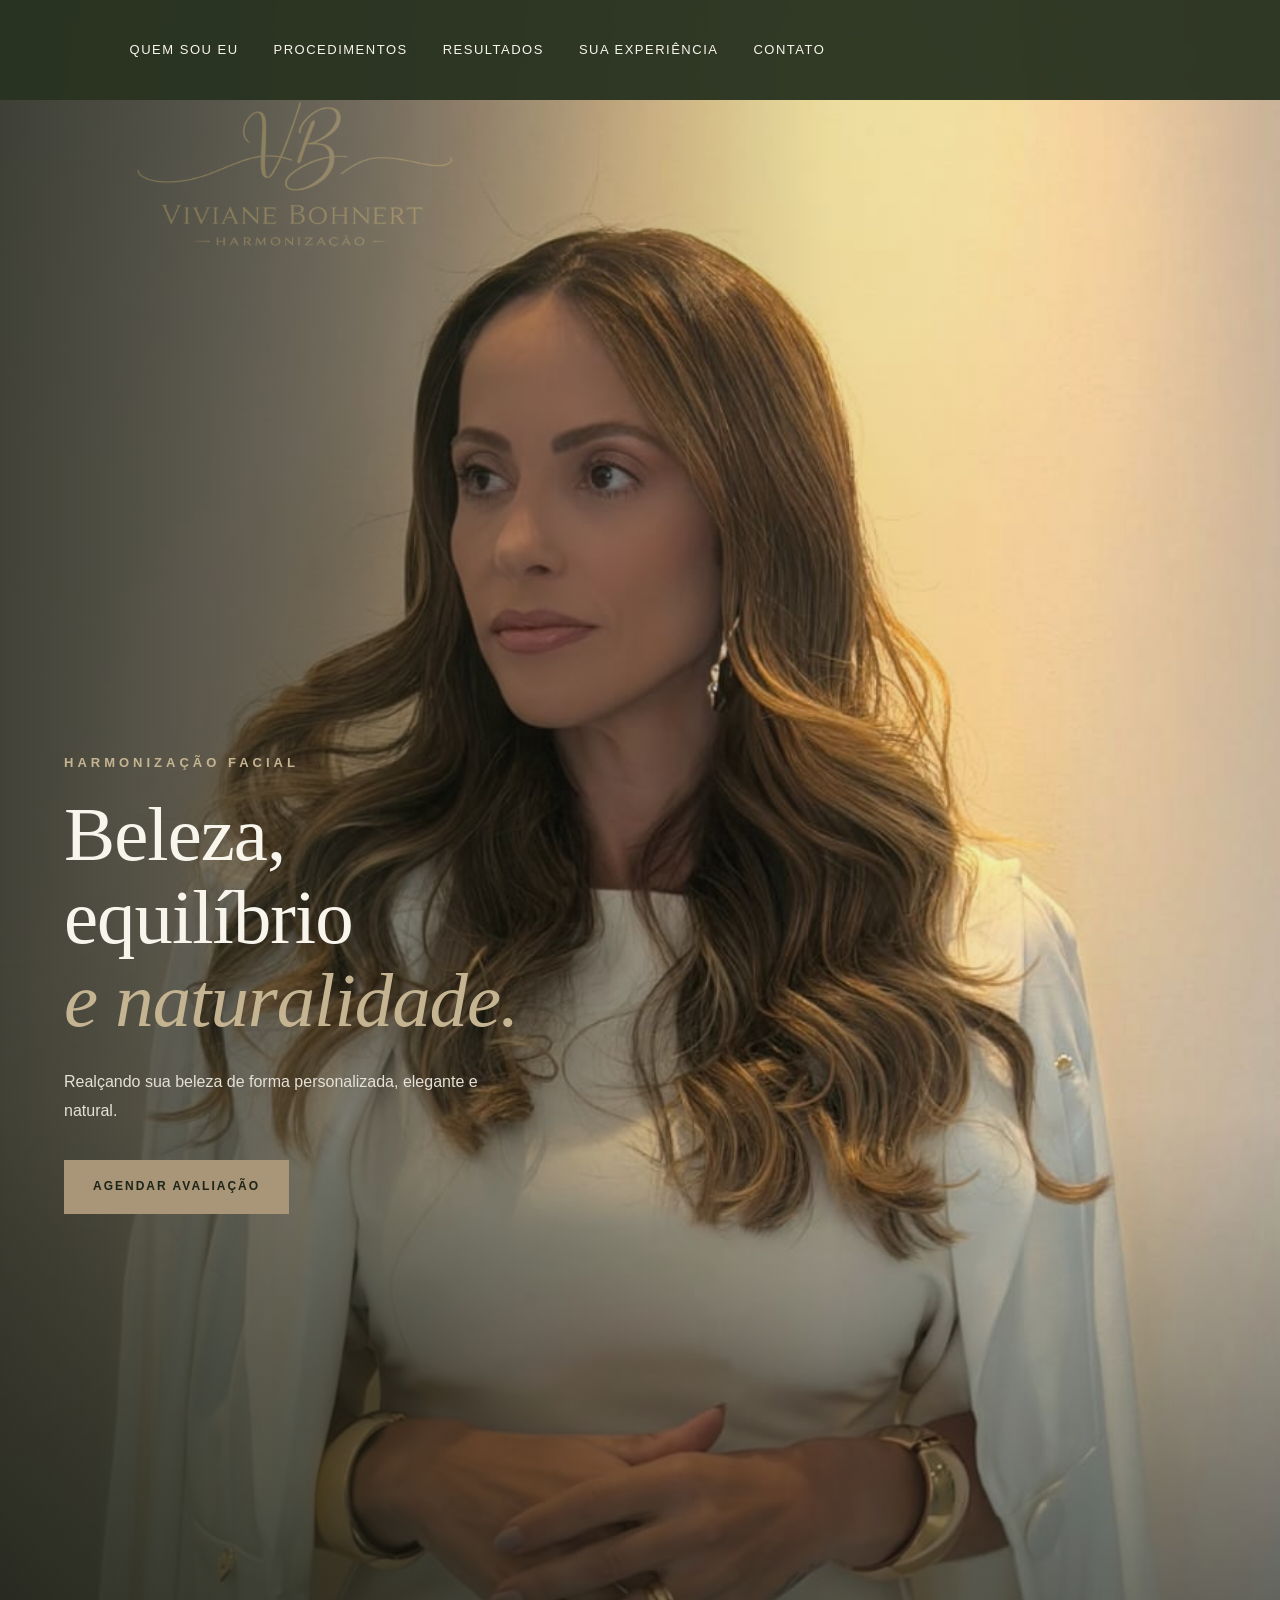
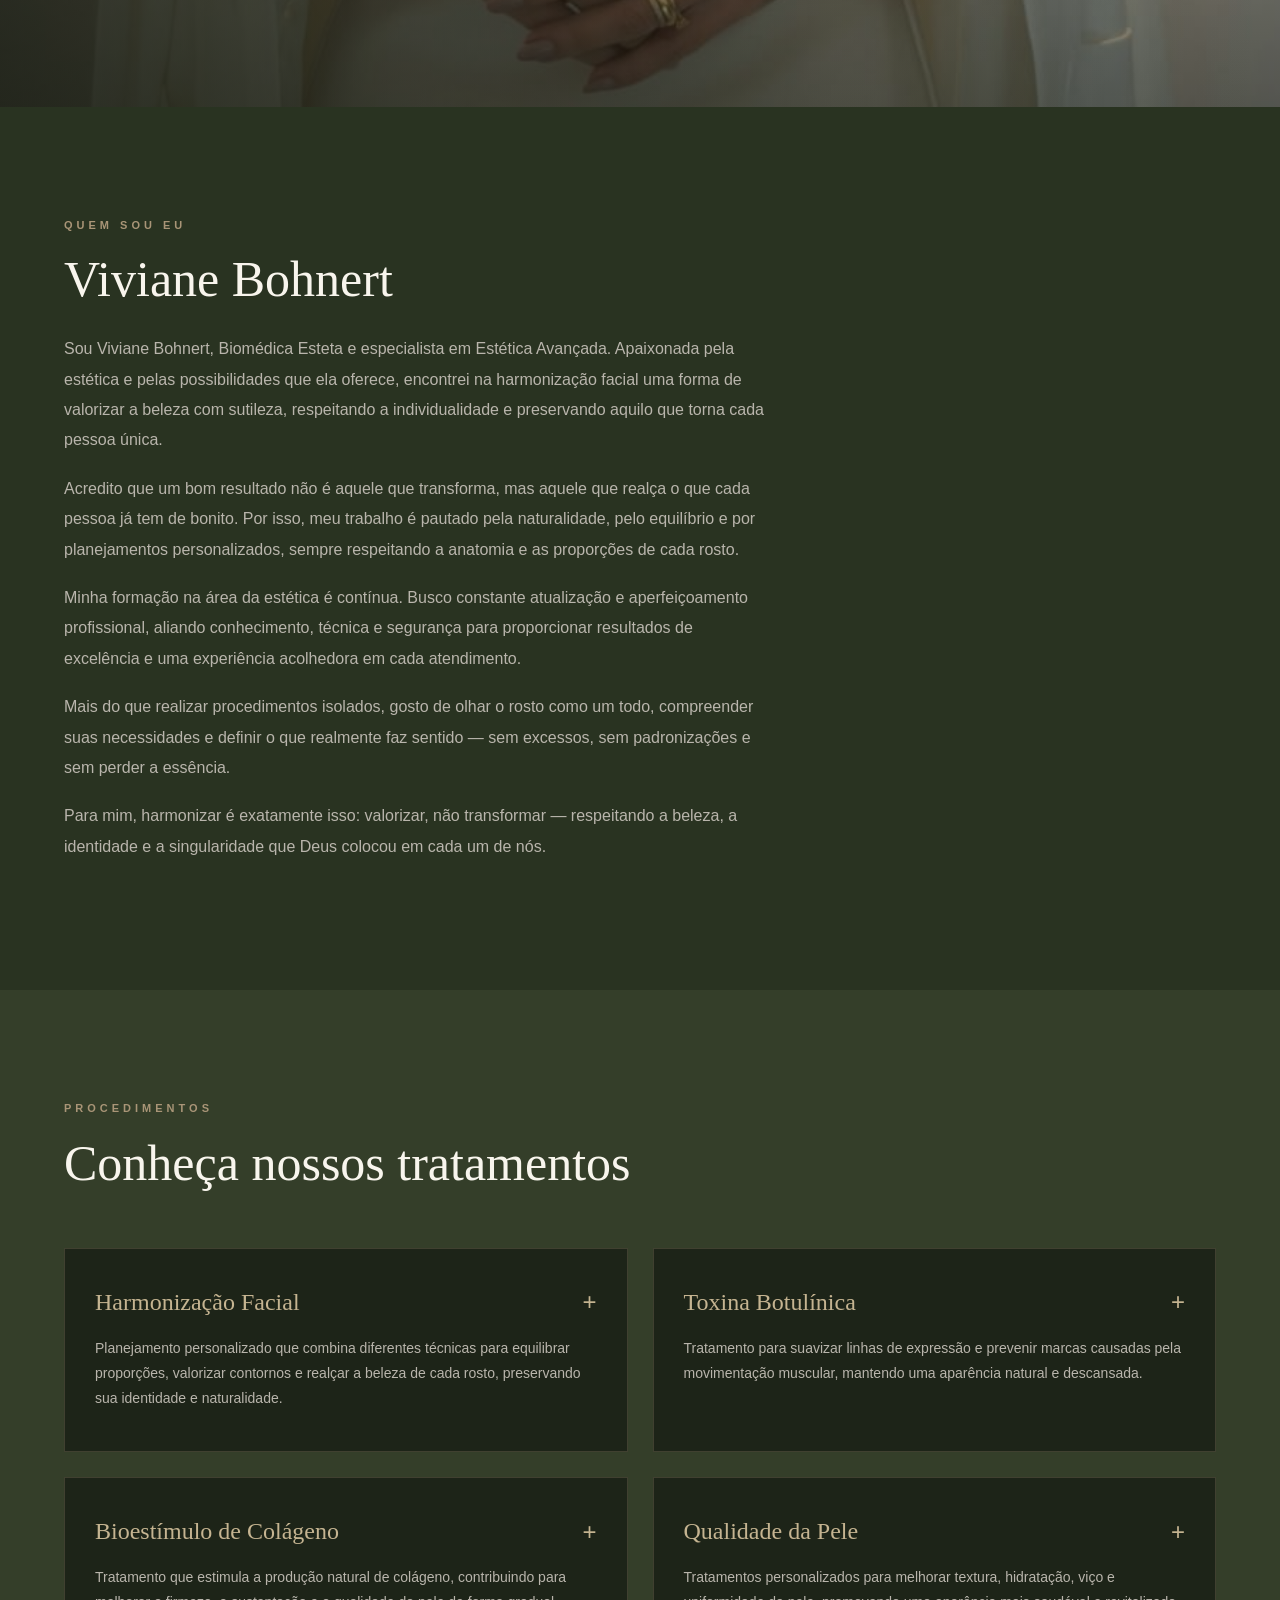
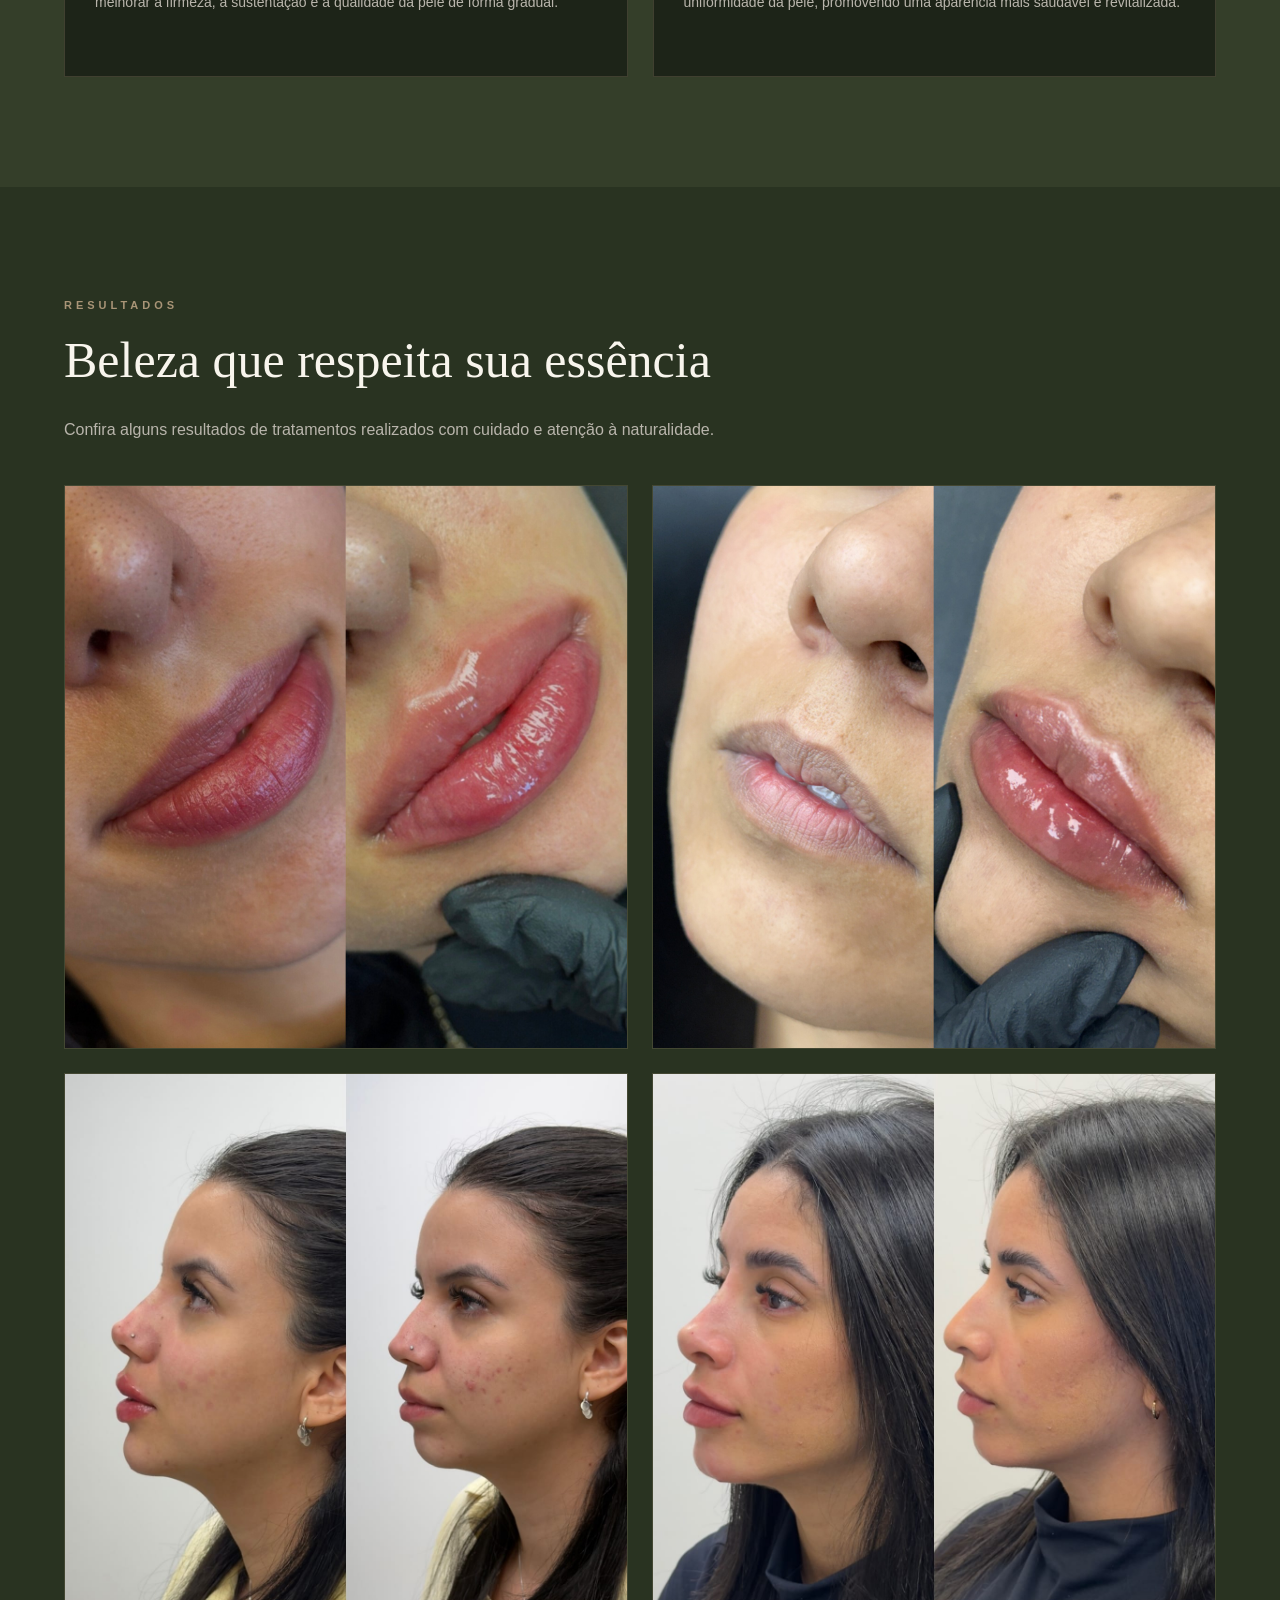
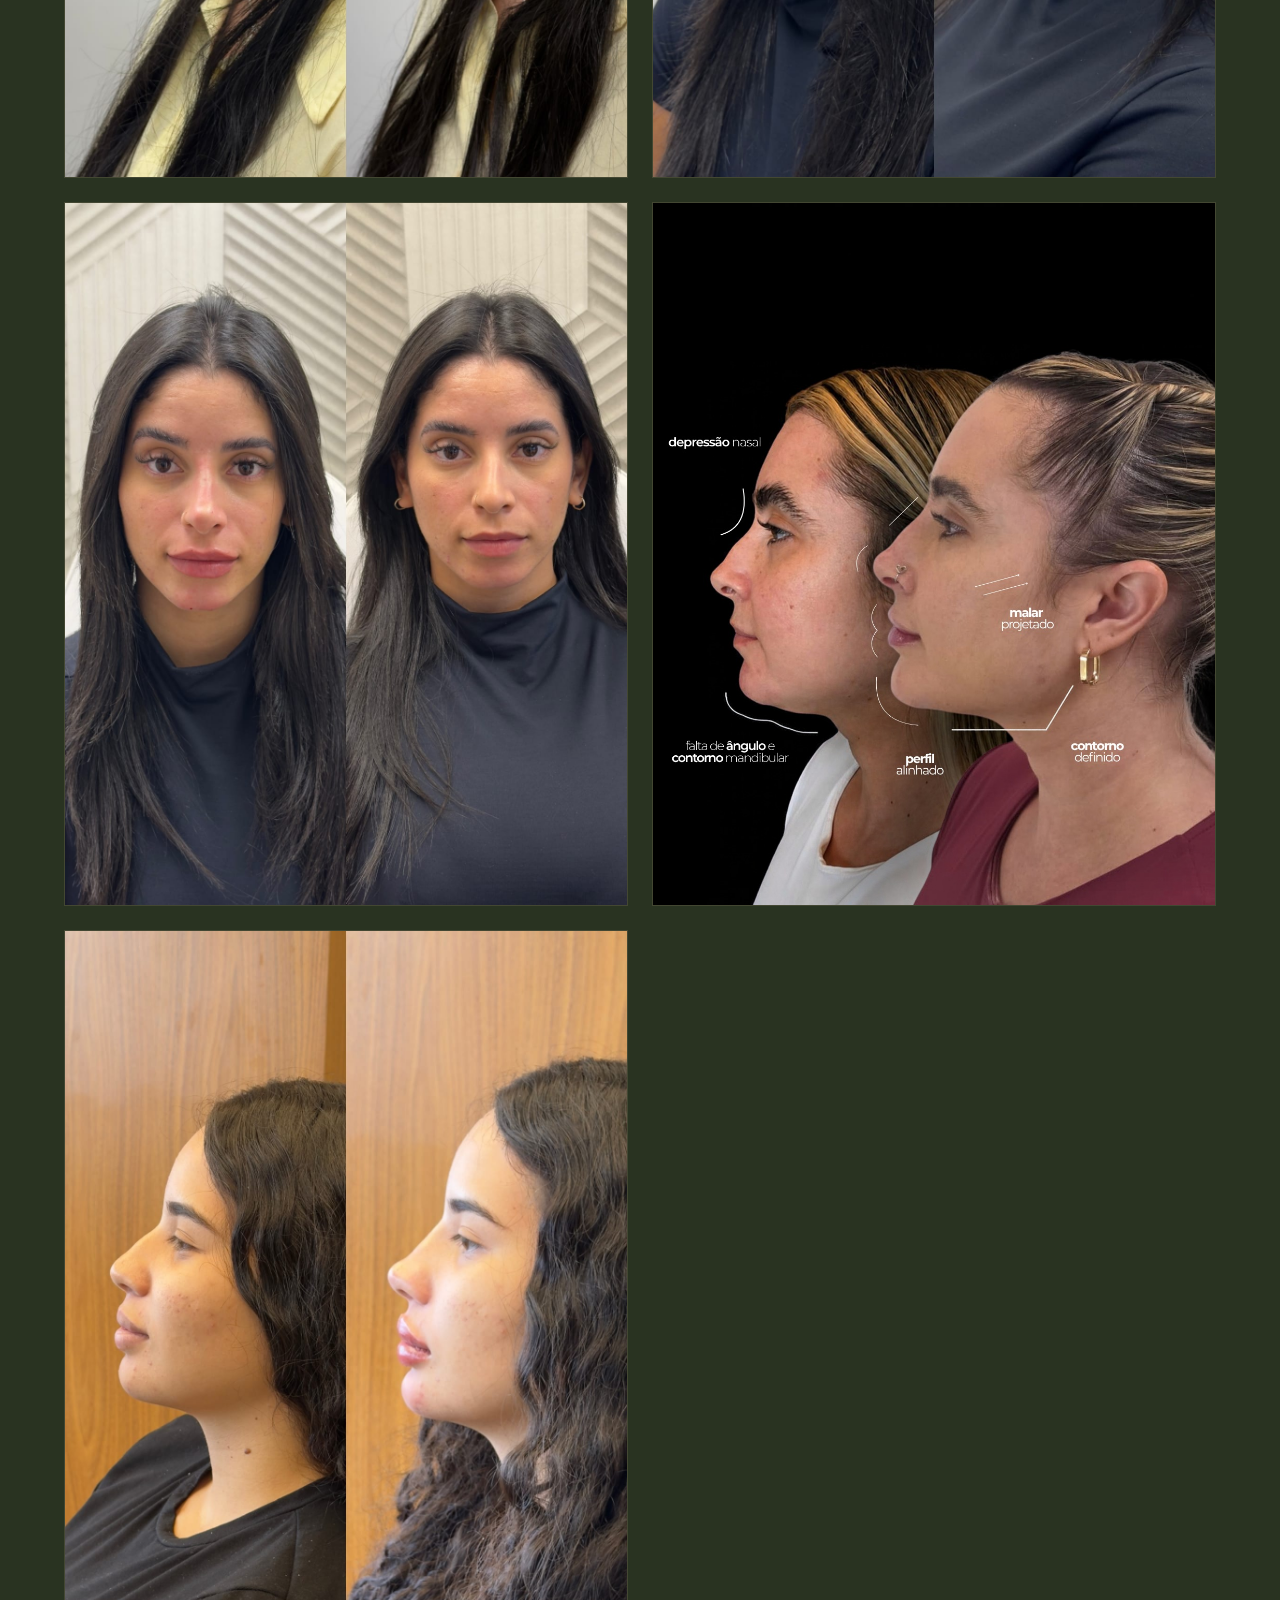
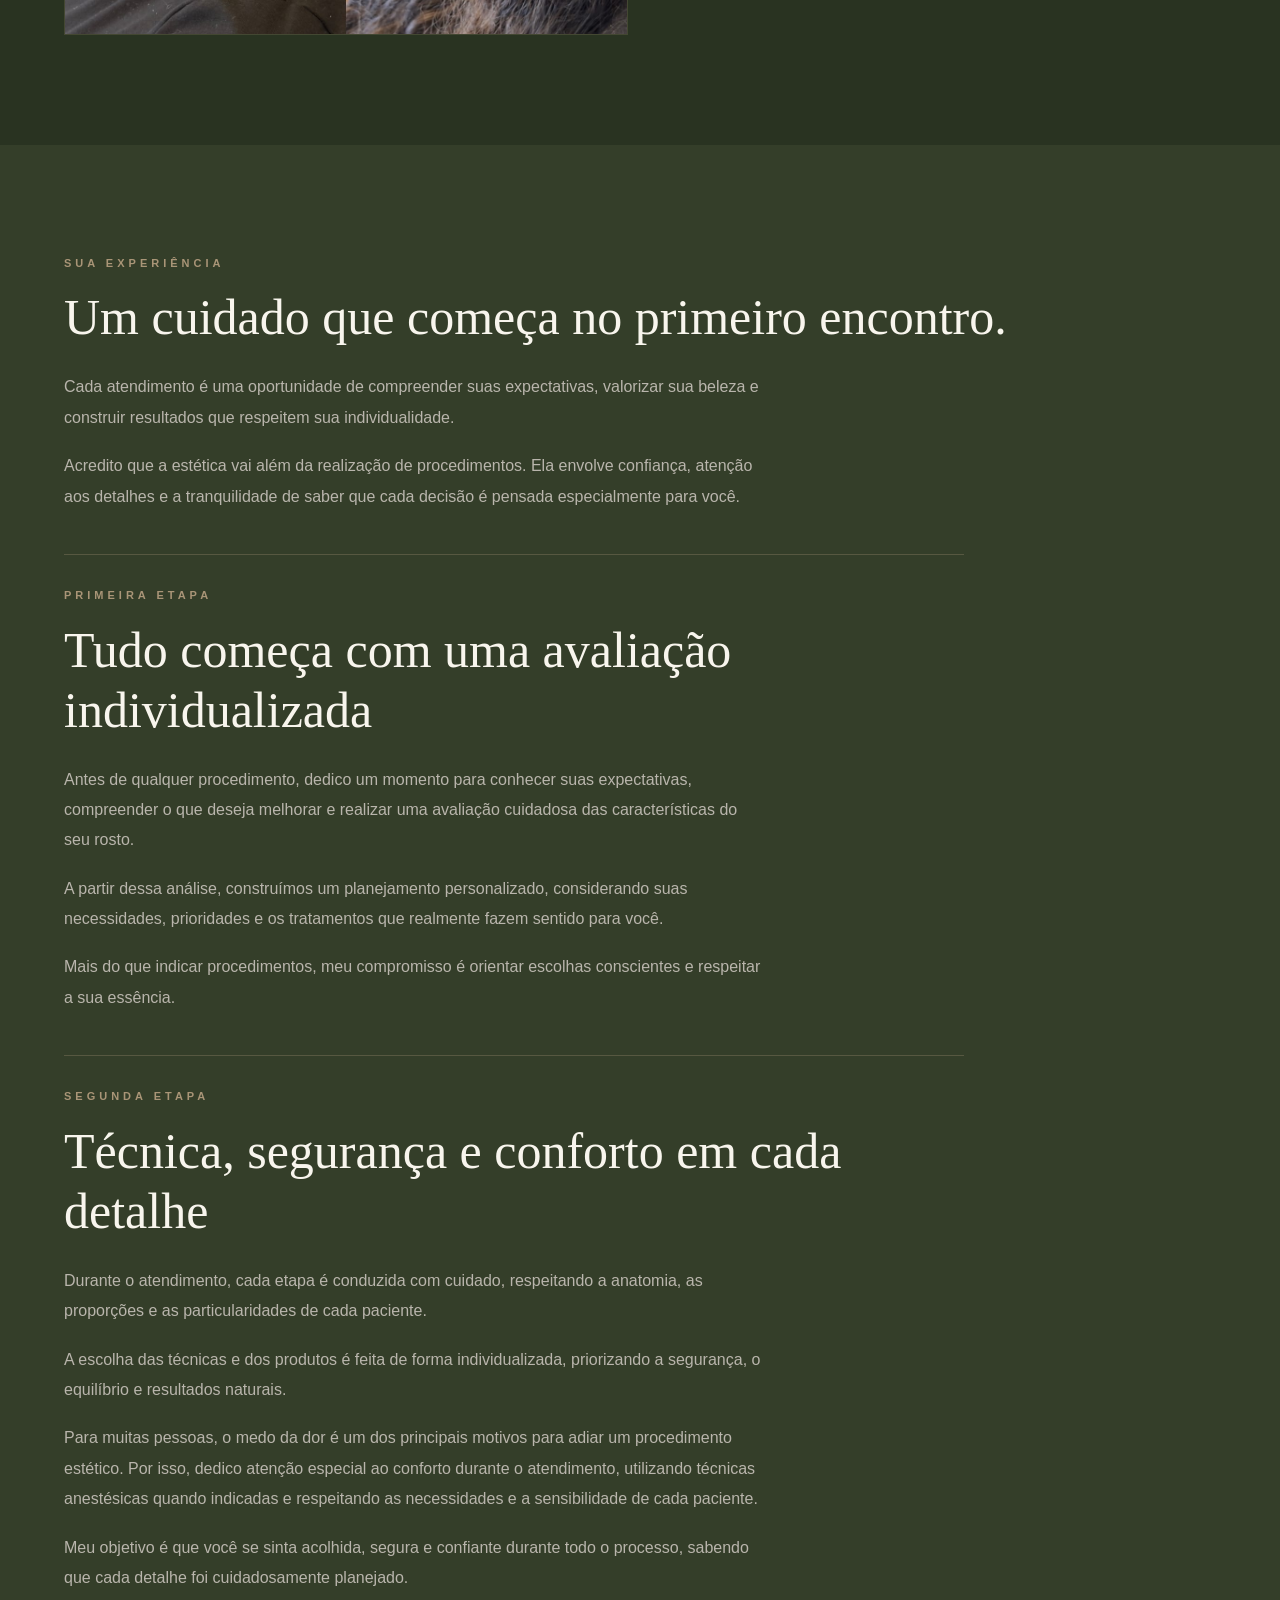
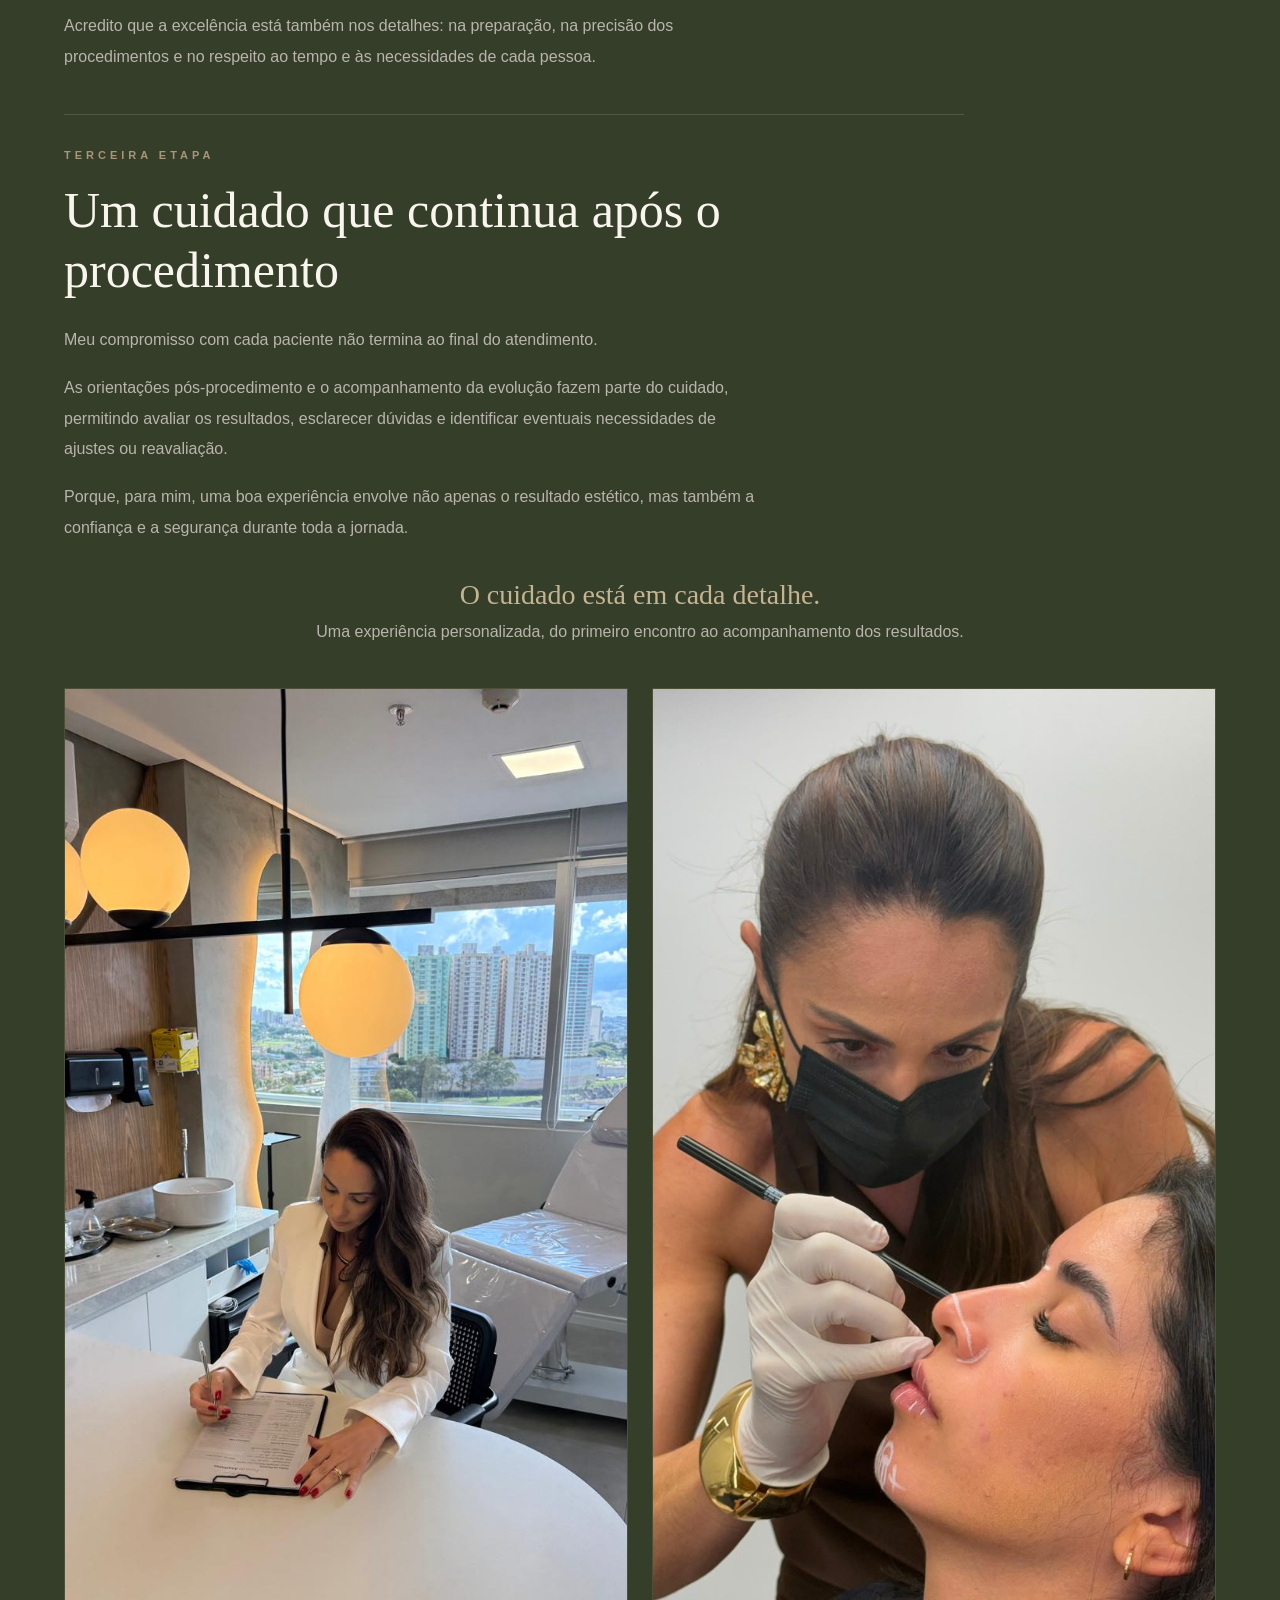
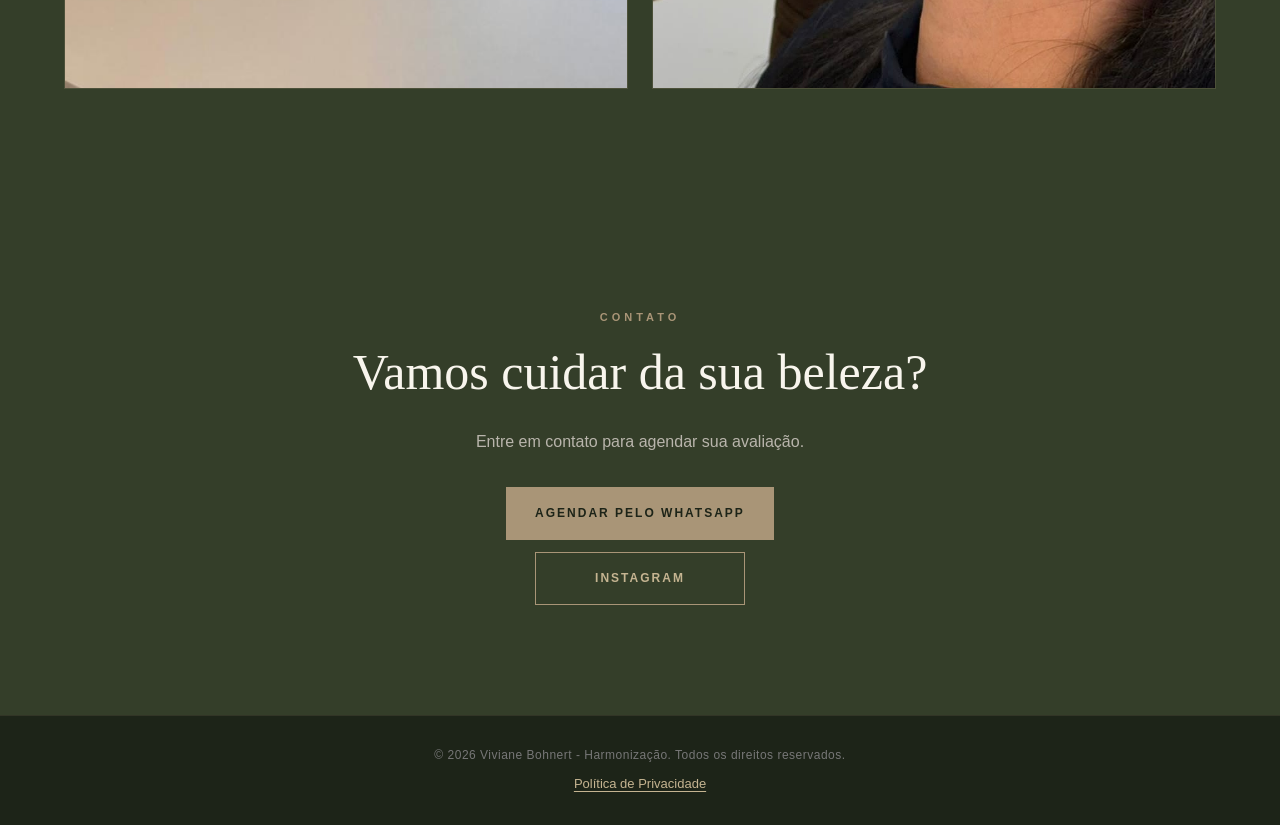
==== index.html @ 99d69e01 "Add files via upload" ====
<!DOCTYPE html>
<html lang="pt-BR">

<head>
    <meta charset="UTF-8">

    <!-- Responsividade para celulares -->
    <meta name="viewport" content="width=device-width, initial-scale=1.0">

    <title>Viviane Bohnert | Harmonização Facial</title>

    <meta
        name="description"
        content="Viviane Bohnert - Harmonização facial e estética. Beleza, equilíbrio e naturalidade."
    >

    <!-- Arquivo de estilos -->
    <link rel="stylesheet" href="style.css">
</head>

<body>

    <!-- =========================
         CABEÇALHO / MENU
    ========================== -->
    <header class="header">

        <div class="container header-container">


            <!-- Menu de navegação -->
            <nav class="menu" id="menu-principal">

                <a href="#quem-sou-eu">Quem sou eu</a>
                <a href="#procedimentos">Procedimentos</a>
                <a href="#resultados">Resultados</a>
                <a href="#sua-experiencia">Sua Experiência</a>
                <a href="https://wa.me/5561998429960" target="_blank" rel="noopener noreferrer">Contato</a>

            </nav>

            <!-- Botão do menu mobile -->
            <button class="menu-mobile" type="button" aria-label="Abrir menu" aria-controls="menu-principal" aria-expanded="false">
                ☰
            </button>

        </div>

    </header>

   <!-- =========================
         CAPA
    ========================== -->
    <main>

        <section id="inicio" class="hero">

            <!-- MARCA-D'ÁGUA -->
            <div class="logo-marca-dagua">
                <img src="imagens/logo.png" alt="">
            </div>

            <!-- FOTO -->
            <div class="hero-imagem">
                <img
                    src="imagens/capa.jpg"
                    alt="Viviane Bohnert"
                    
                >
            </div>

            <!-- TEXTO -->
            <div class="hero-conteudo">

                <p class="hero-subtitulo">
                    HARMONIZAÇÃO FACIAL
                </p>

                <h1>
                    Beleza, equilíbrio
                    <span>e naturalidade.</span>
                </h1>

                <p class="hero-texto">
                    Realçando sua beleza de forma personalizada,
                    elegante e natural.
                </p>

                <a href="#contato" class="botao">
                    AGENDAR AVALIAÇÃO
                </a>

            </div>

        </section>

        <section id="quem-sou-eu" class="quem-sou-eu">
            <div class="container">
                <p class="secao-subtitulo">QUEM SOU EU</p>

                <h2>Viviane Bohnert</h2>

                <p>
                    Sou Viviane Bohnert, Biomédica Esteta e especialista em Estética Avançada.
                    Apaixonada pela estética e pelas possibilidades que ela oferece, encontrei na harmonização facial uma forma de valorizar a beleza com sutileza, respeitando a individualidade e preservando aquilo que torna cada pessoa única.
                </p>

                <p>
                    Acredito que um bom resultado não é aquele que transforma, mas aquele que realça o que cada pessoa já tem de bonito. Por isso, meu trabalho é pautado pela naturalidade, pelo equilíbrio e por planejamentos personalizados, sempre respeitando a anatomia e as proporções de cada rosto.
                </p>

                <p>
                    Minha formação na área da estética é contínua. Busco constante atualização e aperfeiçoamento profissional, aliando conhecimento, técnica e segurança para proporcionar resultados de excelência e uma experiência acolhedora em cada atendimento.
                </p>

                <p>
                    Mais do que realizar procedimentos isolados, gosto de olhar o rosto como um todo, compreender suas necessidades e definir o que realmente faz sentido — sem excessos, sem padronizações e sem perder a essência.
                </p>

                <p>
                    Para mim, harmonizar é exatamente isso: valorizar, não transformar — respeitando a beleza, a identidade e a singularidade que Deus colocou em cada um de nós.
                </p>
            </div>
        </section>


        <!-- =========================
             PROCEDIMENTOS
        ========================== -->
        <section id="procedimentos" class="procedimentos">

            <div class="container">

                <p class="secao-subtitulo">
                    PROCEDIMENTOS
                </p>

                <h2>
                    Conheça nossos tratamentos
                </h2>

                <div class="procedimentos-grid">

                    <article class="card-procedimento">
                        <button
                            class="procedimento-toggle"
                            type="button"
                            aria-expanded="false"
                            aria-controls="detalhes-harmonizacao"
                        >
                            <h3>Harmonização Facial</h3>
                            <span aria-hidden="true">+</span>
                        </button>
                        <p>
                            Planejamento personalizado que combina diferentes técnicas para equilibrar proporções, valorizar contornos e realçar a beleza de cada rosto, preservando sua identidade e naturalidade.
                        </p>
                    </article>

                    <article class="card-procedimento">
                        <button
                            class="procedimento-toggle"
                            type="button"
                            aria-expanded="false"
                            aria-controls="detalhes-toxina"
                        >
                            <h3>Toxina Botulínica</h3>
                            <span aria-hidden="true">+</span>
                        </button>
                        <p>
                            Tratamento para suavizar linhas de expressão e prevenir marcas causadas pela movimentação muscular, mantendo uma aparência natural e descansada.
                        </p>
                    </article>

                    <article class="card-procedimento">
                        <button
                            class="procedimento-toggle"
                            type="button"
                            aria-expanded="false"
                            aria-controls="detalhes-bioestimulo"
                        >
                            <h3>Bioestímulo de Colágeno</h3>
                            <span aria-hidden="true">+</span>
                        </button>
                        <p>
                            Tratamento que estimula a produção natural de colágeno, contribuindo para melhorar a firmeza, a sustentação e a qualidade da pele de forma gradual.
                        </p>
                    </article>

                    <article class="card-procedimento">
                        <button
                            class="procedimento-toggle"
                            type="button"
                            aria-expanded="false"
                            aria-controls="detalhes-qualidade-pele"
                        >
                            <h3>Qualidade da Pele</h3>
                            <span aria-hidden="true">+</span>
                        </button>
                        <p>
                            Tratamentos personalizados para melhorar textura, hidratação, viço e uniformidade da pele, promovendo uma aparência mais saudável e revitalizada.
                        </p>
                    </article>

                </div>

                <div class="procedimento-detalhes" id="detalhes-harmonizacao" hidden>
                    <h3>Harmonização Facial</h3>

                    <p>
                        A harmonização facial é um planejamento individualizado que busca promover maior equilíbrio entre as diferentes regiões do rosto, respeitando a anatomia, as proporções e as características de cada pessoa.
                    </p>

                    <p>
                        Mais do que tratar pontos isolados, o objetivo é <strong>avaliar o rosto como um todo</strong> e identificar quais intervenções realmente podem contribuir para um resultado mais harmônico e natural.
                    </p>

                    <p>
                        O planejamento pode envolver diferentes técnicas e áreas, de acordo com as necessidades de cada paciente.
                    </p>

                    <p class="procedimento-lista-titulo">
                        <strong>Tratamentos que podem fazer parte do planejamento:</strong>
                    </p>

                    <ul>
                        <li>Preenchimento labial</li>
                        <li>Rinomodelação</li>
                        <li>Preenchimento de mento</li>
                        <li>Contorno mandibular</li>
                        <li>Região malar</li>
                        <li>Olheiras</li>
                        <li>Sulco nasogeniano (“bigode chinês”)</li>
                        <li>Linhas de marionete</li>
                        <li>Pré-jowls</li>
                        <li>Outros pontos de sustentação e contorno facial</li>
                    </ul>

                    <h4>Duração Média</h4>
                    <p>
                        De 60 a 180 minutos, dependendo das regiões tratadas e da complexidade do planejamento.
                    </p>

                    <h4>Duração dos Resultados / Manutenção</h4>
                    <p>
                        Os preenchimentos com ácido hialurônico apresentam duração variável, frequentemente entre 9 e 24 meses, conforme o produto, a região e as características individuais. A necessidade de manutenção é avaliada individualmente.
                    </p>

                    <h4>Recuperação</h4>
                    <p>
                        É comum apresentar inchaço, sensibilidade e pequenos hematomas nos primeiros dias. A acomodação dos tecidos e a percepção do resultado final podem levar algumas semanas.
                    </p>
                </div>

                <div class="procedimento-detalhes" id="detalhes-toxina" hidden>
                    <h3>Toxina Botulínica</h3>

                    <p>
                        A toxina botulínica atua temporariamente na musculatura responsável pela formação das linhas de expressão, suavizando marcas e ajudando a prevenir que elas se tornem mais profundas ao longo do tempo.
                    </p>

                    <p>
                        O tratamento é planejado de forma individualizada, considerando a anatomia, a força muscular e a dinâmica facial de cada paciente.
                    </p>

                    <p>
                        Pode ser utilizada em diferentes regiões, como <strong>testa, glabela, ao redor dos olhos, nariz, sorriso, queixo e pescoço</strong>, além de outras indicações que serão avaliadas durante a consulta.
                    </p>

                    <h4>Duração Média</h4>
                    <p>
                        De 30 a 45 minutos, conforme as regiões tratadas.
                    </p>

                    <h4>Duração dos Resultados / Manutenção</h4>
                    <p>
                        Os efeitos costumam durar de 4 a 6 meses, podendo variar conforme a musculatura e a resposta individual. A necessidade de reaplicação é avaliada em consulta.
                    </p>

                    <h4>Recuperação</h4>
                    <p>
                        Retorno imediato às atividades habituais. Podem ocorrer pequenos pontos de vermelhidão, sensibilidade ou hematomas. Os resultados surgem gradualmente em até 15 dias, com avaliação do efeito após esse período.
                    </p>
                </div>

                <div class="procedimento-detalhes" id="detalhes-bioestimulo" hidden>
                    <h3>Bioestímulo de Colágeno</h3>

                    <p>
                        Com o passar do tempo, nosso organismo reduz naturalmente a produção de colágeno, o que contribui para alterações na firmeza, sustentação e qualidade da pele.
                    </p>

                    <p>
                        Os tratamentos de bioestímulo têm como objetivo <strong>estimular o próprio organismo a produzir novas fibras de colágeno</strong>, promovendo uma melhora progressiva da pele.
                    </p>

                    <p>
                        Pode ser indicado para pacientes que desejam melhorar aspectos como <strong>flacidez, firmeza, sustentação e qualidade da pele</strong>, sempre de acordo com uma avaliação individual.
                    </p>

                    <h4>Duração Média</h4>
                    <p>
                        De 40 a 60 minutos, dependendo das áreas tratadas.
                    </p>

                    <h4>Duração dos Resultados / Manutenção</h4>
                    <p>
                        O número de sessões varia de 1 a 3, com intervalos definidos conforme a indicação e o planejamento individual. Os resultados aparecem gradualmente ao longo dos meses e podem durar até 24 meses, dependendo do bioestimulador utilizado e da resposta de cada organismo.
                    </p>

                    <h4>Recuperação</h4>
                    <p>
                        Pode ocorrer inchaço, sensibilidade ou pequenos hematomas nos primeiros dias. Os cuidados após o procedimento variam conforme o produto e a técnica utilizada.
                    </p>
                </div>

                <div class="procedimento-detalhes" id="detalhes-qualidade-pele" hidden>
                    <h3>Qualidade da Pele</h3>

                    <p>
                        Uma pele bonita vai além de contornos e proporções. Textura, hidratação, luminosidade e uniformidade também fazem parte de uma aparência saudável e bem cuidada.
                    </p>

                    <p>
                        Os tratamentos para qualidade da pele são escolhidos de forma individualizada, considerando as características, necessidades e objetivos de cada paciente.
                    </p>

                    <h4>PDRN</h4>
                    <p>
                        O PDRN é um ativo utilizado em protocolos voltados à <strong>regeneração e revitalização da pele</strong>. Sua proposta é favorecer os processos de reparação cutânea e contribuir para a melhora da textura, hidratação e aparência global da pele.
                    </p>
                    <p>
                        Pode ser associado a diferentes protocolos, de acordo com a avaliação e as necessidades individuais.
                    </p>

                    <h4>Microagulhamento</h4>
                    <p>
                        O microagulhamento promove microperfurações controladas na pele, estimulando seus mecanismos naturais de renovação e a produção de colágeno.
                    </p>
                    <p>
                        Pode ser indicado para melhorar <strong>textura, poros aparentes, cicatrizes de acne, linhas finas e irregularidades da pele</strong>. O tratamento também pode ser associado a ativos selecionados de acordo com o objetivo de cada protocolo.
                    </p>

                    <h4>Skinbooster</h4>
                    <p>
                        O Skinbooster é um tratamento injetável com ácido hialurônico desenvolvido para proporcionar <strong>hidratação profunda e melhorar a qualidade da pele</strong>, sem ter como objetivo principal aumentar volume ou modificar os contornos faciais.
                    </p>
                    <p>
                        É indicado especialmente para peles que apresentam perda de hidratação, viço e elasticidade, contribuindo para uma aparência mais saudável, luminosa e revitalizada.
                    </p>
                </div>

            </div>

        </section>


        <!-- =========================
             RESULTADOS
        ========================== -->
        <section id="resultados" class="resultados">

            <div class="container">

                <p class="secao-subtitulo">
                    RESULTADOS
                </p>

                <h2>
                    Beleza que respeita sua essência
                </h2>

                <p>
                    Confira alguns resultados de tratamentos realizados com cuidado e atenção à naturalidade.
                </p>

                <div class="resultados-galeria">
                    <button class="resultado-foto" type="button" aria-label="Ampliar foto dos lábios antes e depois">
                        <img src="imagens/WhatsApp Image 2026-10-07 at 09.46.32.jpeg" alt="Comparativo de resultado estético nos lábios, antes e depois">
                    </button>
                    <button class="resultado-foto" type="button" aria-label="Ampliar segundo comparativo dos lábios">
                        <img src="imagens/WhatsApp Image 2026-10-07 at 09.46.32 (1).jpeg" alt="Segundo comparativo de resultado estético nos lábios, antes e depois">
                    </button>
                    <button class="resultado-foto" type="button" aria-label="Ampliar comparativo de perfil facial">
                        <img src="imagens/WhatsApp Image 2026-10-07 at 09.50.30 (2).jpeg" alt="Comparativo de perfil facial antes e depois do tratamento">
                    </button>
                    <button class="resultado-foto" type="button" aria-label="Ampliar comparativo de perfil facial">
                        <img src="imagens/WhatsApp Image 2026-10-07 at 09.53.53.jpeg" alt="Comparativo de perfil facial antes e depois do tratamento">
                    </button>
                    <button class="resultado-foto" type="button" aria-label="Ampliar comparativo frontal do rosto">
                        <img src="imagens/WhatsApp Image 2026-10-07 at 09.53.53 (1).jpeg" alt="Comparativo frontal do rosto antes e depois do tratamento">
                    </button>
                    <button class="resultado-foto" type="button" aria-label="Ampliar comparativo de perfil facial com áreas destacadas">
                        <img src="imagens/WhatsApp Image 2026-10-08 at 15.23.56.jpeg" alt="Comparativo de perfil facial com marcações de contorno mandibular, região malar e depressão nasal">
                    </button>
                    <button class="resultado-foto" type="button" aria-label="Ampliar segundo comparativo de perfil facial">
                        <img src="imagens/WhatsApp Image 2026-10-07 at 10.22.50 (1).jpeg" alt="Segundo comparativo de perfil facial antes e depois do tratamento">
                    </button>
                </div>

                <dialog class="visualizador-imagem" aria-label="Foto ampliada">
                    <button class="visualizador-fechar" type="button">Fechar</button>
                    <img alt="">
                </dialog>

            </div>

        </section>


        <!-- =========================
             SUA EXPERIÊNCIA
        ========================== -->
        <section id="sua-experiencia" class="sua-experiencia">

            <div class="container">

                <p class="secao-subtitulo">SUA EXPERIÊNCIA</p>

                <h2>Um cuidado que começa no primeiro encontro.</h2>

                <p>
                    Cada atendimento é uma oportunidade de compreender suas expectativas, valorizar sua beleza e construir resultados que respeitem sua individualidade.
                </p>

                <p>
                    Acredito que a estética vai além da realização de procedimentos. Ela envolve confiança, atenção aos detalhes e a tranquilidade de saber que cada decisão é pensada especialmente para você.
                </p>

                <div class="etapa-experiencia">
                    <p class="secao-subtitulo">PRIMEIRA ETAPA</p>
                    <h2>Tudo começa com uma avaliação individualizada</h2>

                    <p>
                        Antes de qualquer procedimento, dedico um momento para conhecer suas expectativas, compreender o que deseja melhorar e realizar uma avaliação cuidadosa das características do seu rosto.
                    </p>

                    <p>
                        A partir dessa análise, construímos um planejamento personalizado, considerando suas necessidades, prioridades e os tratamentos que realmente fazem sentido para você.
                    </p>

                    <p>
                        Mais do que indicar procedimentos, meu compromisso é orientar escolhas conscientes e respeitar a sua essência.
                    </p>
                </div>

                <div class="etapa-experiencia">
                    <p class="secao-subtitulo">SEGUNDA ETAPA</p>
                    <h2>Técnica, segurança e conforto em cada detalhe</h2>

                    <p>
                        Durante o atendimento, cada etapa é conduzida com cuidado, respeitando a anatomia, as proporções e as particularidades de cada paciente.
                    </p>

                    <p>
                        A escolha das técnicas e dos produtos é feita de forma individualizada, priorizando a segurança, o equilíbrio e resultados naturais.
                    </p>

                    <p>
                        Para muitas pessoas, o medo da dor é um dos principais motivos para adiar um procedimento estético. Por isso, dedico atenção especial ao conforto durante o atendimento, utilizando técnicas anestésicas quando indicadas e respeitando as necessidades e a sensibilidade de cada paciente.
                    </p>

                    <p>
                        Meu objetivo é que você se sinta acolhida, segura e confiante durante todo o processo, sabendo que cada detalhe foi cuidadosamente planejado.
                    </p>

                    <p>
                        Acredito que a excelência está também nos detalhes: na preparação, na precisão dos procedimentos e no respeito ao tempo e às necessidades de cada pessoa.
                    </p>
                </div>

                <div class="etapa-experiencia">
                    <p class="secao-subtitulo">TERCEIRA ETAPA</p>
                    <h2>Um cuidado que continua após o procedimento</h2>

                    <p>
                        Meu compromisso com cada paciente não termina ao final do atendimento.
                    </p>

                    <p>
                        As orientações pós-procedimento e o acompanhamento da evolução fazem parte do cuidado, permitindo avaliar os resultados, esclarecer dúvidas e identificar eventuais necessidades de ajustes ou reavaliação.
                    </p>

                    <p>
                        Porque, para mim, uma boa experiência envolve não apenas o resultado estético, mas também a confiança e a segurança durante toda a jornada.
                    </p>
                </div>

                <p class="sua-experiencia-fecho">O cuidado está em cada detalhe.</p>
                <p class="sua-experiencia-subfecho">Uma experiência personalizada, do primeiro encontro ao acompanhamento dos resultados.</p>

                <div class="sua-experiencia-galeria">
                    <button class="resultado-foto" type="button" aria-label="Ampliar foto de atendimento no consultório">
                        <img
                            src="imagens/WhatsApp Image 2026-10-08 at 15.20.21 (1).jpeg"
                            alt="Profissional em consultório durante atendimento e preenchimento de documentação"
                        >
                    </button>
                    <button class="resultado-foto" type="button" aria-label="Ampliar foto de avaliação estética facial">
                        <img
                            src="imagens/WhatsApp Image 2026-10-08 at 15.20.21.jpeg"
                            alt="Profissional realiza marcações no rosto de uma paciente durante avaliação estética"
                        >
                    </button>
                </div>

            </div>

        </section>


        <!-- =========================
             CONTATO
        ========================== -->
        <section id="contato" class="contato">

            <div class="container">

                <p class="secao-subtitulo">
                    CONTATO
                </p>

                <h2>
                    Vamos cuidar da sua beleza?
                </h2>

                <p>
                    Entre em contato para agendar sua avaliação.
                </p>

                <a href="https://wa.me/5561998429960" class="botao" target="_blank" rel="noopener noreferrer">
                    AGENDAR PELO WHATSAPP
                </a>

                <a
                    href="https://www.instagram.com/vivianebohnert_estetica?rpxt=aHNsZW9zbWMyMHpp"
                    class="botao botao-instagram"
                    target="_blank"
                    rel="noopener noreferrer"
                >
                    INSTAGRAM
                </a>

            </div>

        </section>

    </main>


    <!-- =========================
         RODAPÉ
    ========================== -->
    <footer class="footer">

        <div class="container">

            <p>
                © 2026 Viviane Bohnert - Harmonização.
                Todos os direitos reservados.
            </p>

            <a class="footer-link" href="privacidade.html">Política de Privacidade</a>

        </div>

    </footer>


    <!-- JavaScript -->
    <script src="script.js"></script>

</body>

</html>
---- style.css ----
/* =====================================================
   RESET
===================================================== */

* {
    margin: 0;
    padding: 0;
    box-sizing: border-box;
}

html {
    scroll-behavior: smooth;
}

body {
    font-family: "Georgia", "Times New Roman", serif;
    background-color: var(--oliva-profundo);
    color: #f5f1e8;
    line-height: 1.6;
}

a {
    text-decoration: none;
    color: inherit;
}

img {
    max-width: 100%;
    display: block;
}

button {
    font-family: inherit;
}


/* =====================================================
   CORES DA MARCA
===================================================== */

:root {
    --oliva-profundo: #293321;
    --oliva-suave: #343e29;
    --oliva-escuro: #1d2418;
    --dourado: #a99577;
    --dourado-claro: #c5b491;
    --dourado-escuro: #7f6e52;
    --branco: #f8f5ed;
    --cinza: #b9b5ac;
}


/* =====================================================
   CONTAINER
===================================================== */

.container {
    width: 90%;
    max-width: 1200px;
    margin: 0 auto;
}


/* =====================================================
   CABEÇALHO
===================================================== */

.header {
    position: fixed;

    top: 0;
    left: 0;

    width: 100%;
    height: 100px;

    z-index: 1000;

    background: rgba(41, 51, 33, 0.96);

    transition: 0.3s ease;
}


.header-container {
    width: 100%;
    height: 100%;

    display: flex;
    align-items: flex-start;
    justify-content: space-between;

    padding-left: 7%;
    padding-right: 7%;
}




/* =====================================================
   MENU
===================================================== */

.menu {
    display: flex;

    align-items: center;

    gap: 35px;

    padding-top: 40px;
}


.menu a {
    position: relative;

    color: var(--branco);

    font-family: Arial, Helvetica, sans-serif;
    font-size: 13px;
    font-weight: 500;

    letter-spacing: 1.5px;
    text-transform: uppercase;

    transition: 0.3s ease;
}

.menu a::after {
    content: "";

    position: absolute;

    left: 0;
    bottom: -8px;

    width: 0;
    height: 1px;

    background-color: var(--dourado);

    transition: 0.3s ease;
}

.menu a:hover {
    color: var(--dourado-claro);
}

.menu a:hover::after {
    width: 100%;
}


/* =====================================================
   BOTÃO MENU MOBILE
===================================================== */

.menu-mobile {
    display: none;

    border: none;
    background: transparent;

    color: var(--dourado);

    font-size: 28px;

    cursor: pointer;
}


/* =====================================================
   HERO / CAPA
===================================================== */

.hero {
    position: relative;

    height: max(95vh, calc(100vw * 4 / 3));
    min-height: 95vh;

    display: flex;
    align-items: center;

    overflow: hidden;

    background-color: var(--oliva-profundo);
}


/* =====================================================
   LOGO COMO MARCA-D'ÁGUA
===================================================== */

.logo-marca-dagua {
    position: absolute;

    top: 12px;
    left: 12px;

    width: 560px;

    z-index: 2;

    pointer-events: none;

    opacity: 0.28;

    mix-blend-mode: screen;
}

.logo-marca-dagua img {
    width: 100%;
    height: auto;

    display: block;
}


/* =====================================================
   FOTO DA CAPA
===================================================== */

.hero-imagem {
    position: absolute;

    top: 0;
    left: 0;

    width: 100%;
    height: 100%;

    z-index: 1;

    overflow: hidden;
}

.hero-imagem img {
    position: absolute;

    top: 0;
    left: 50%;

    width: 100%;
    height: 100%;

    max-width: none;

    transform: translateX(-50%);

    object-fit: cover;

    object-position: center top;

    display: block;
}

.hero-imagem::after {
    content: "";

    position: absolute;

    inset: 0;

    background:
        linear-gradient(
            90deg,
            rgba(18, 23, 14, 0.72) 0%,
            rgba(18, 23, 14, 0.42) 32%,
            rgba(18, 23, 14, 0.08) 65%,
            rgba(18, 23, 14, 0) 100%
        ),
        linear-gradient(
            0deg,
            rgba(18, 23, 14, 0.55) 0%,
            rgba(18, 23, 14, 0) 35%
        );

    pointer-events: none;
}


/* =====================================================
   CONTEÚDO DA CAPA
===================================================== */

.hero-conteudo {
    position: relative;

    z-index: 4;

    width: 90%;
    max-width: 1200px;

    margin: 0 auto;

    padding-top: 260px;

    padding-right: 50%;
}


.hero-subtitulo {
    margin-bottom: 20px;

    color: var(--dourado-claro);

    font-family: Arial, Helvetica, sans-serif;

    font-size: 13px;
    font-weight: 600;

    letter-spacing: 4px;
}


.hero h1 {
    max-width: 600px;

    margin-bottom: 25px;

    color: var(--branco);

    font-size: clamp(45px, 6vw, 78px);

    font-weight: 400;

    line-height: 1.08;

    letter-spacing: -1px;
}


.hero h1 span {
    display: block;

    color: var(--dourado-claro);

    font-style: italic;
}


.hero-texto {
    max-width: 450px;

    margin-bottom: 35px;

    color: #e5e1d8;

    font-family: Arial, Helvetica, sans-serif;

    font-size: 16px;

    line-height: 1.8;
}

.hero-subtitulo {
    margin-bottom: 20px;

    color: var(--dourado-claro);

    font-family: Arial, Helvetica, sans-serif;

    font-size: 13px;
    font-weight: 600;

    letter-spacing: 4px;
}

.hero h1 {
    max-width: 600px;

    margin-bottom: 25px;

    color: var(--branco);

    font-size: clamp(45px, 6vw, 78px);

    font-weight: 400;

    line-height: 1.08;

    letter-spacing: -1px;
}

.hero h1 span {
    display: block;

    color: var(--dourado-claro);

    font-style: italic;
}

.hero-texto {
    max-width: 450px;

    margin-bottom: 35px;

    color: #e5e1d8;

    font-family: Arial, Helvetica, sans-serif;

    font-size: 16px;

    line-height: 1.8;
}


/* =====================================================
   BOTÃO
===================================================== */

.botao {
    display: inline-flex;

    align-items: center;
    justify-content: center;

    min-width: 210px;

    padding: 16px 28px;

    border: 1px solid var(--dourado);

    background: var(--dourado);

    color: var(--oliva-escuro);

    font-family: Arial, Helvetica, sans-serif;

    font-size: 12px;
    font-weight: bold;

    letter-spacing: 2px;

    transition: 0.3s ease;
}

.botao:hover {
    background: transparent;

    color: var(--dourado-claro);

    transform: translateY(-2px);
}

.botao-instagram {
    margin-top: 12px;
    background: transparent;
    color: var(--dourado-claro);
}

.botao-instagram:hover {
    background: var(--dourado);
    color: var(--oliva-escuro);
}


/* =====================================================
   SEÇÕES
===================================================== */

section[id] {
    scroll-margin-top: 110px;
}

.quem-sou-eu,
.procedimentos,
.resultados,
.sua-experiencia,
.contato {
    padding: 110px 0;
}

.quem-sou-eu {
    background-color: var(--oliva-profundo);
}

.sua-experiencia {
    background-color: var(--oliva-suave);
}

.procedimentos {
    background-color: var(--oliva-suave);
}

.resultados {
    background-color: var(--oliva-profundo);
}

.resultados-galeria,
.sua-experiencia-galeria {
    display: grid;
    grid-template-columns: repeat(2, minmax(0, 1fr));
    gap: 24px;
    margin-top: 40px;
}

.resultado-foto {
    display: block;
    width: 100%;
    padding: 0;
    overflow: hidden;
    border: 1px solid rgba(169, 149, 119, 0.2);
    background: transparent;
    cursor: zoom-in;
}

.resultado-foto img {
    display: block;
    width: 100%;
    height: auto;
    transition: transform 0.25s ease;
}

.resultado-foto:hover img {
    transform: scale(1.025);
}

.resultado-foto:focus-visible {
    outline: 2px solid var(--dourado-claro);
    outline-offset: 3px;
}

.visualizador-imagem {
    position: relative;
    width: min(1100px, 94vw);
    max-width: 94vw;
    max-height: 92vh;
    padding: 58px 16px 16px;
    overflow: auto;
    border: 1px solid rgba(169, 149, 119, 0.5);
    background: var(--oliva-escuro);
    color: var(--branco);
}

.visualizador-imagem::backdrop {
    background: rgba(10, 14, 8, 0.92);
}

.visualizador-imagem > img {
    display: block;
    width: 100%;
    max-height: calc(92vh - 76px);
    object-fit: contain;
    margin: 0 auto;
}

.visualizador-fechar {
    position: absolute;
    top: 12px;
    right: 12px;
    min-height: 36px;
    padding: 6px 12px;
    border: 1px solid var(--dourado);
    background: transparent;
    color: var(--branco);
    cursor: pointer;
}

.etapa-experiencia {
    max-width: 900px;
    margin-top: 42px;
    padding-top: 32px;
    border-top: 1px solid rgba(169, 149, 119, 0.3);
}

.sua-experiencia p:not(.secao-subtitulo) {
    max-width: 900px;
}

.contato {
    background-color: var(--oliva-suave);
}


/* =====================================================
   TÍTULOS DAS SEÇÕES
===================================================== */

.secao-subtitulo {
    margin-bottom: 15px;

    color: var(--dourado);

    font-family: Arial, Helvetica, sans-serif;

    font-size: 11px;
    font-weight: bold;

    letter-spacing: 4px;
}

.quem-sou-eu h2,
.sua-experiencia h2,
.procedimentos h2,
.resultados h2,
.contato h2 {
    margin-bottom: 25px;

    color: var(--branco);

    font-size: clamp(32px, 4vw, 50px);

    font-weight: 400;

    line-height: 1.2;
}

.quem-sou-eu p:not(.secao-subtitulo),
.resultados p:not(.secao-subtitulo),
.sua-experiencia p:not(.secao-subtitulo),
.contato p:not(.secao-subtitulo) {
    max-width: 700px;

    color: var(--cinza);

    font-family: Arial, Helvetica, sans-serif;

    font-size: 16px;

    line-height: 1.9;
    margin-bottom: 18px;
}

.sua-experiencia p.sua-experiencia-fecho {
    max-width: none;
    margin: 34px auto 4px;
    color: var(--dourado-claro);
    font-family: "Georgia", "Times New Roman", serif;
    font-size: 28px;
    line-height: 1.3;
    text-align: center;
}

.sua-experiencia p.sua-experiencia-subfecho {
    max-width: 900px;
    margin: 0 auto 18px;
    text-align: center;
}

/* =====================================================
   PROCEDIMENTOS
===================================================== */

.procedimentos-grid {
    display: grid;

    grid-template-columns: repeat(2, minmax(0, 1fr));

    gap: 25px;

    margin-top: 55px;
}

.card-procedimento {
    min-height: 200px;

    padding: 40px 30px;

    border: 1px solid rgba(169, 149, 119, 0.25);

    background-color: var(--oliva-escuro);

    transition: 0.3s ease;
}

.card-procedimento:hover {
    border-color: var(--dourado);

    transform: translateY(-8px);
}

.card-procedimento h3 {
    margin-bottom: 20px;

    color: var(--dourado-claro);

    font-size: 24px;

    font-weight: 400;
}

.procedimento-toggle {
    display: flex;
    width: 100%;
    align-items: center;
    justify-content: space-between;
    gap: 16px;
    padding: 0;
    border: 0;
    background: transparent;
    color: inherit;
    text-align: left;
    cursor: pointer;
}

.procedimento-toggle h3 {
    margin-bottom: 20px;
}

.procedimento-toggle span {
    margin-bottom: 20px;
    color: var(--dourado-claro);
    font-family: Arial, Helvetica, sans-serif;
    font-size: 24px;
    line-height: 1;
}

.procedimento-toggle:focus-visible {
    outline: 2px solid var(--dourado-claro);
    outline-offset: 5px;
}

.procedimento-detalhes {
    margin-top: 36px;
    padding-top: 30px;
    border-top: 1px solid rgba(169, 149, 119, 0.3);
}

.procedimento-detalhes[hidden] {
    display: none;
}

.procedimento-detalhes h3 {
    margin-bottom: 20px;
    color: var(--dourado-claro);
    font-size: 28px;
    font-weight: 400;
}

.procedimento-detalhes h4 {
    margin: 28px 0 14px;
    color: var(--dourado-claro);
    font-family: Arial, Helvetica, sans-serif;
    font-size: 16px;
    font-weight: 600;
}

.procedimento-detalhes p {
    max-width: 900px;
    margin-bottom: 18px;
    color: var(--cinza);
    font-family: Arial, Helvetica, sans-serif;
    font-size: 16px;
    line-height: 1.9;
}

.procedimento-detalhes .procedimento-lista-titulo {
    margin-top: 28px;
    color: var(--branco);
}

.procedimento-detalhes ul {
    display: grid;
    grid-template-columns: repeat(2, minmax(0, 1fr));
    gap: 12px 32px;
    margin: 0;
    padding-left: 22px;
    color: var(--cinza);
    font-family: Arial, Helvetica, sans-serif;
    line-height: 1.7;
}

.procedimento-detalhes li::marker {
    color: var(--dourado);
}

.card-procedimento p {
    color: var(--cinza);

    font-family: Arial, Helvetica, sans-serif;

    font-size: 14px;

    line-height: 1.8;
}


/* =====================================================
   CONTATO
===================================================== */

.contato {
    text-align: center;
}

.contato .container {
    display: flex;

    flex-direction: column;

    align-items: center;
}

.contato p:not(.secao-subtitulo) {
    margin-bottom: 30px;
}


/* =====================================================
   RODAPÉ
===================================================== */

.footer {
    padding: 30px 0;

    border-top: 1px solid rgba(169, 149, 119, 0.15);

    background-color: var(--oliva-escuro);

    text-align: center;
}

.footer p {
    color: #777;

    font-family: Arial, Helvetica, sans-serif;

    font-size: 12px;

    letter-spacing: 0.5px;
}

.footer-link {
    display: inline-block;
    margin-top: 8px;
    color: var(--dourado-claro);
    font-family: Arial, Helvetica, sans-serif;
    font-size: 13px;
    text-decoration: underline;
    text-underline-offset: 3px;
}

.privacy-header .header-container {
    align-items: center;
    justify-content: flex-start;
}

.privacy-back-link {
    color: var(--dourado-claro);
    font-family: Arial, Helvetica, sans-serif;
    font-size: 13px;
    text-decoration: underline;
    text-underline-offset: 3px;
}

.pagina-privacidade {
    min-height: 100vh;
    padding: 135px 0 90px;
    background-color: var(--oliva-profundo);
}

.pagina-privacidade .container {
    max-width: 900px;
}

.pagina-privacidade h1 {
    margin-bottom: 18px;
    color: var(--branco);
    font-size: clamp(34px, 5vw, 48px);
    font-weight: 400;
    line-height: 1.2;
}

.pagina-privacidade h2 {
    margin: 0 0 12px;
    color: var(--dourado-claro);
    font-size: 22px;
    font-weight: 400;
}

.pagina-privacidade p,
.pagina-privacidade li {
    color: var(--cinza);
    font-family: Arial, Helvetica, sans-serif;
    font-size: 15px;
    line-height: 1.8;
}

.pagina-privacidade p {
    margin-bottom: 14px;
}

.pagina-privacidade section {
    margin-top: 34px;
}

.pagina-privacidade ul {
    margin: 0 0 16px;
    padding-left: 24px;
}

.pagina-privacidade a:not(.privacy-back-link) {
    color: var(--dourado-claro);
    text-decoration: underline;
    text-underline-offset: 3px;
}


/* =====================================================
   RESPONSIVIDADE
===================================================== */

@media (max-width: 900px) {
    .menu {
        gap: 20px;
    }

    .menu a {
        font-size: 11px;
    }

    .hero-conteudo {
        padding-right: 28%;
    }
}

@media (max-width: 700px) {
    .container {
        width: 86%;
    }

    .header {
        height: 75px;
        background: rgba(41, 51, 33, 0.96);
    }

    .header-container {
        align-items: center;
        justify-content: flex-end;
        padding-left: 7%;
        padding-right: 7%;
    }

    .menu {
        display: none;
        position: absolute;
        top: 75px;
        left: 0;
        width: 100%;
        padding: 25px;
        flex-direction: column;
        gap: 25px;
        background-color: rgba(29, 36, 24, 0.97);
        border-top: 1px solid rgba(169, 149, 119, 0.2);
    }

    .menu.ativo {
        display: flex;
    }

    .menu a {
        font-size: 12px;
        letter-spacing: 1.2px;
    }

    .menu-mobile {
        display: grid;
        place-items: center;
        width: 44px;
        height: 44px;
        padding: 0;
    }

    .hero {
        height: max(82vh, 620px);
        min-height: 82vh;
        align-items: flex-end;
    }

    .hero-imagem {
        width: 100%;
        height: 100%;
        top: 0;
        right: 0;
    }

    .hero-imagem img {
        top: 0;
        left: 0;
        width: 100%;
        height: 100%;
        transform: none;
        object-fit: cover;
        object-position: center top;
    }

    .logo-marca-dagua {
        top: 12px;
        left: 0;
        width: 300px;
        opacity: 0.12;
    }

    .hero-conteudo {
        width: 100%;
        padding-top: 0;
        padding-right: 0;
        padding-bottom: 42px;
    }

    .hero-subtitulo {
        font-size: 10px;
        letter-spacing: 3px;
    }

    .hero h1 {
        max-width: 260px;
        font-size: 43px;
        margin-bottom: 20px;
    }

    .hero-texto {
        max-width: 290px;
        font-size: 14px;
        line-height: 1.7;
    }

    .botao {
        width: 100%;
        max-width: 300px;
    }

    .quem-sou-eu,
    .procedimentos,
    .resultados,
    .sua-experiencia,
    .contato {
        padding: 80px 0;
    }

    .procedimentos h2,
    .resultados h2,
    .sua-experiencia h2,
    .contato h2 {
        font-size: 34px;
    }

    .quem-sou-eu p:not(.secao-subtitulo),
    .resultados p:not(.secao-subtitulo),
    .sua-experiencia p:not(.secao-subtitulo),
    .contato p:not(.secao-subtitulo) {
        font-size: 15px;
    }

    .sua-experiencia p.sua-experiencia-fecho {
        font-size: 24px;
    }

    .procedimentos-grid,
    .resultados-galeria,
    .sua-experiencia-galeria,
    .procedimento-detalhes ul {
        grid-template-columns: 1fr;
    }

    .procedimentos-grid {
        margin-top: 35px;
        gap: 18px;
    }

    .procedimento-detalhes ul {
        gap: 8px;
    }

    .resultados-galeria,
    .sua-experiencia-galeria {
        gap: 18px;
    }

    .card-procedimento {
        min-height: auto;
        padding: 30px 25px;
    }

    .pagina-privacidade {
        padding-top: 110px;
    }

    .pagina-privacidade h1 {
        font-size: 32px;
    }

    .pagina-privacidade h2 {
        font-size: 20px;
    }
}
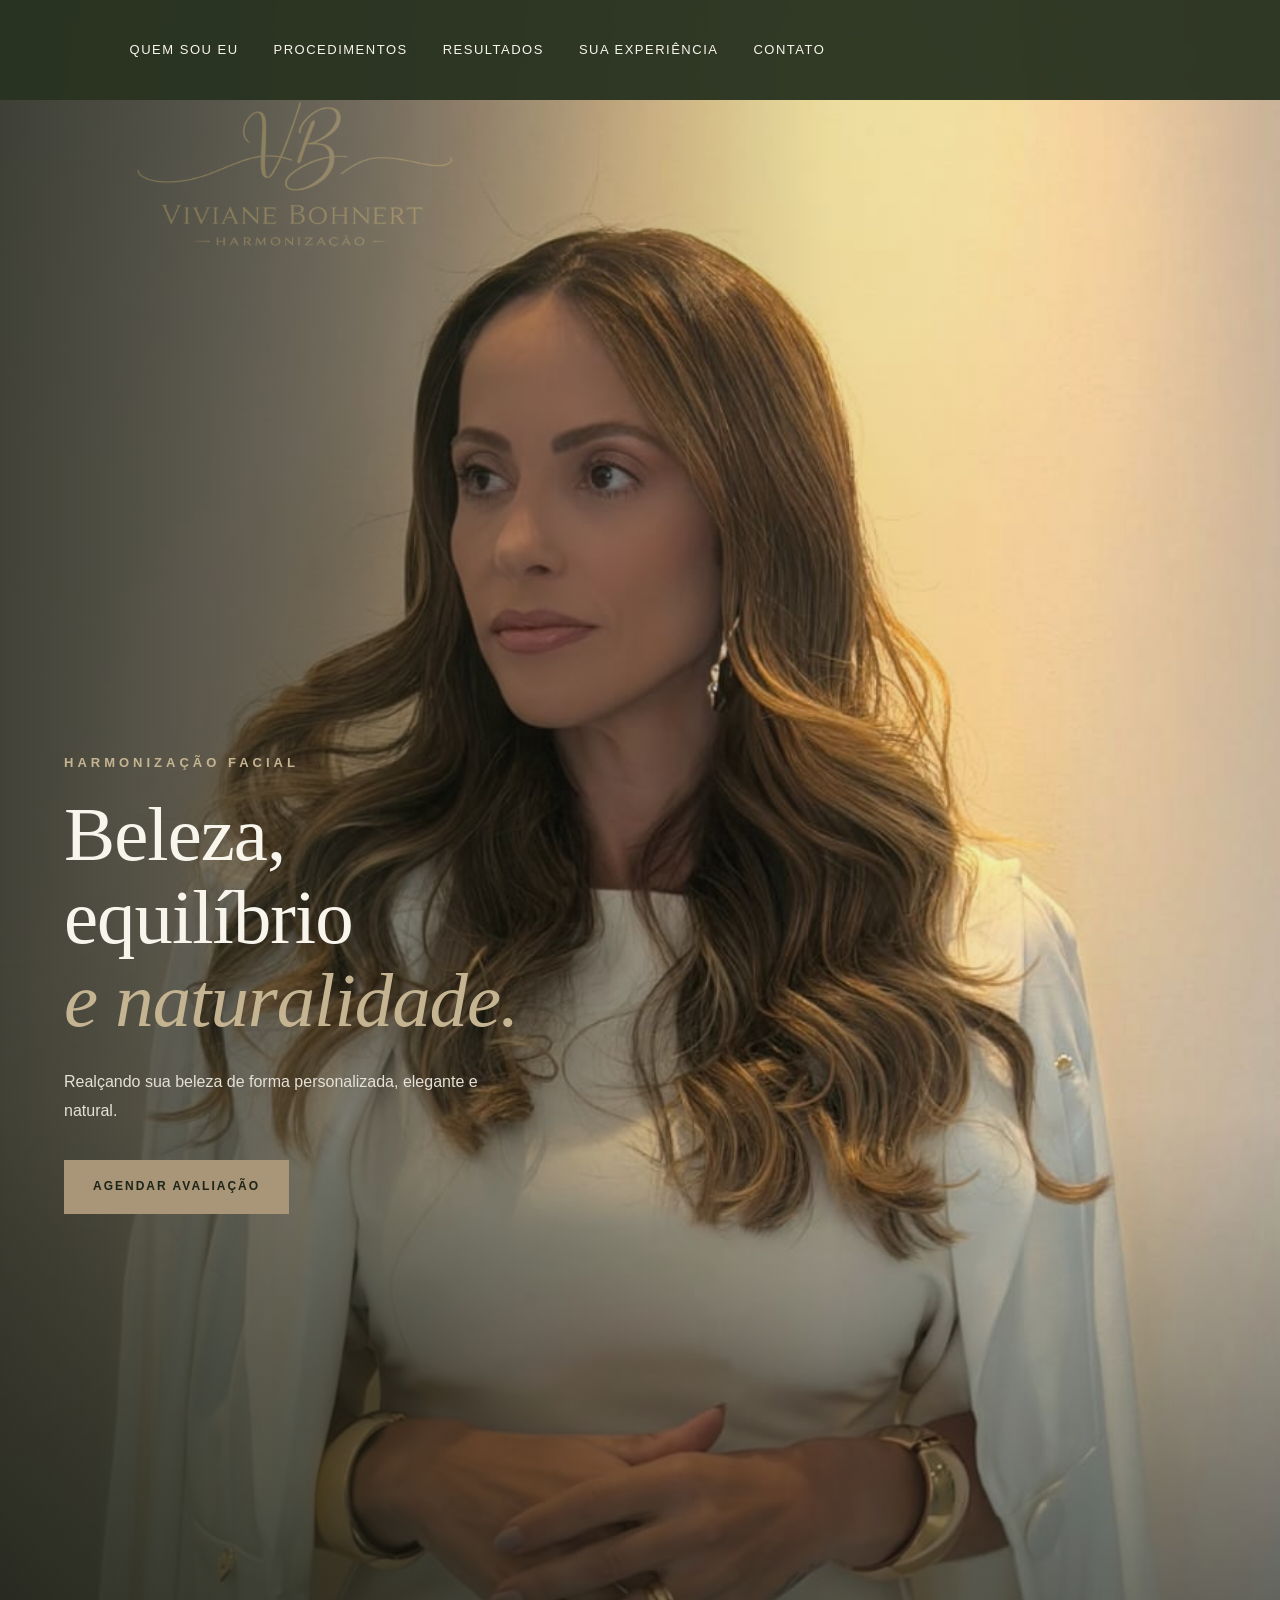
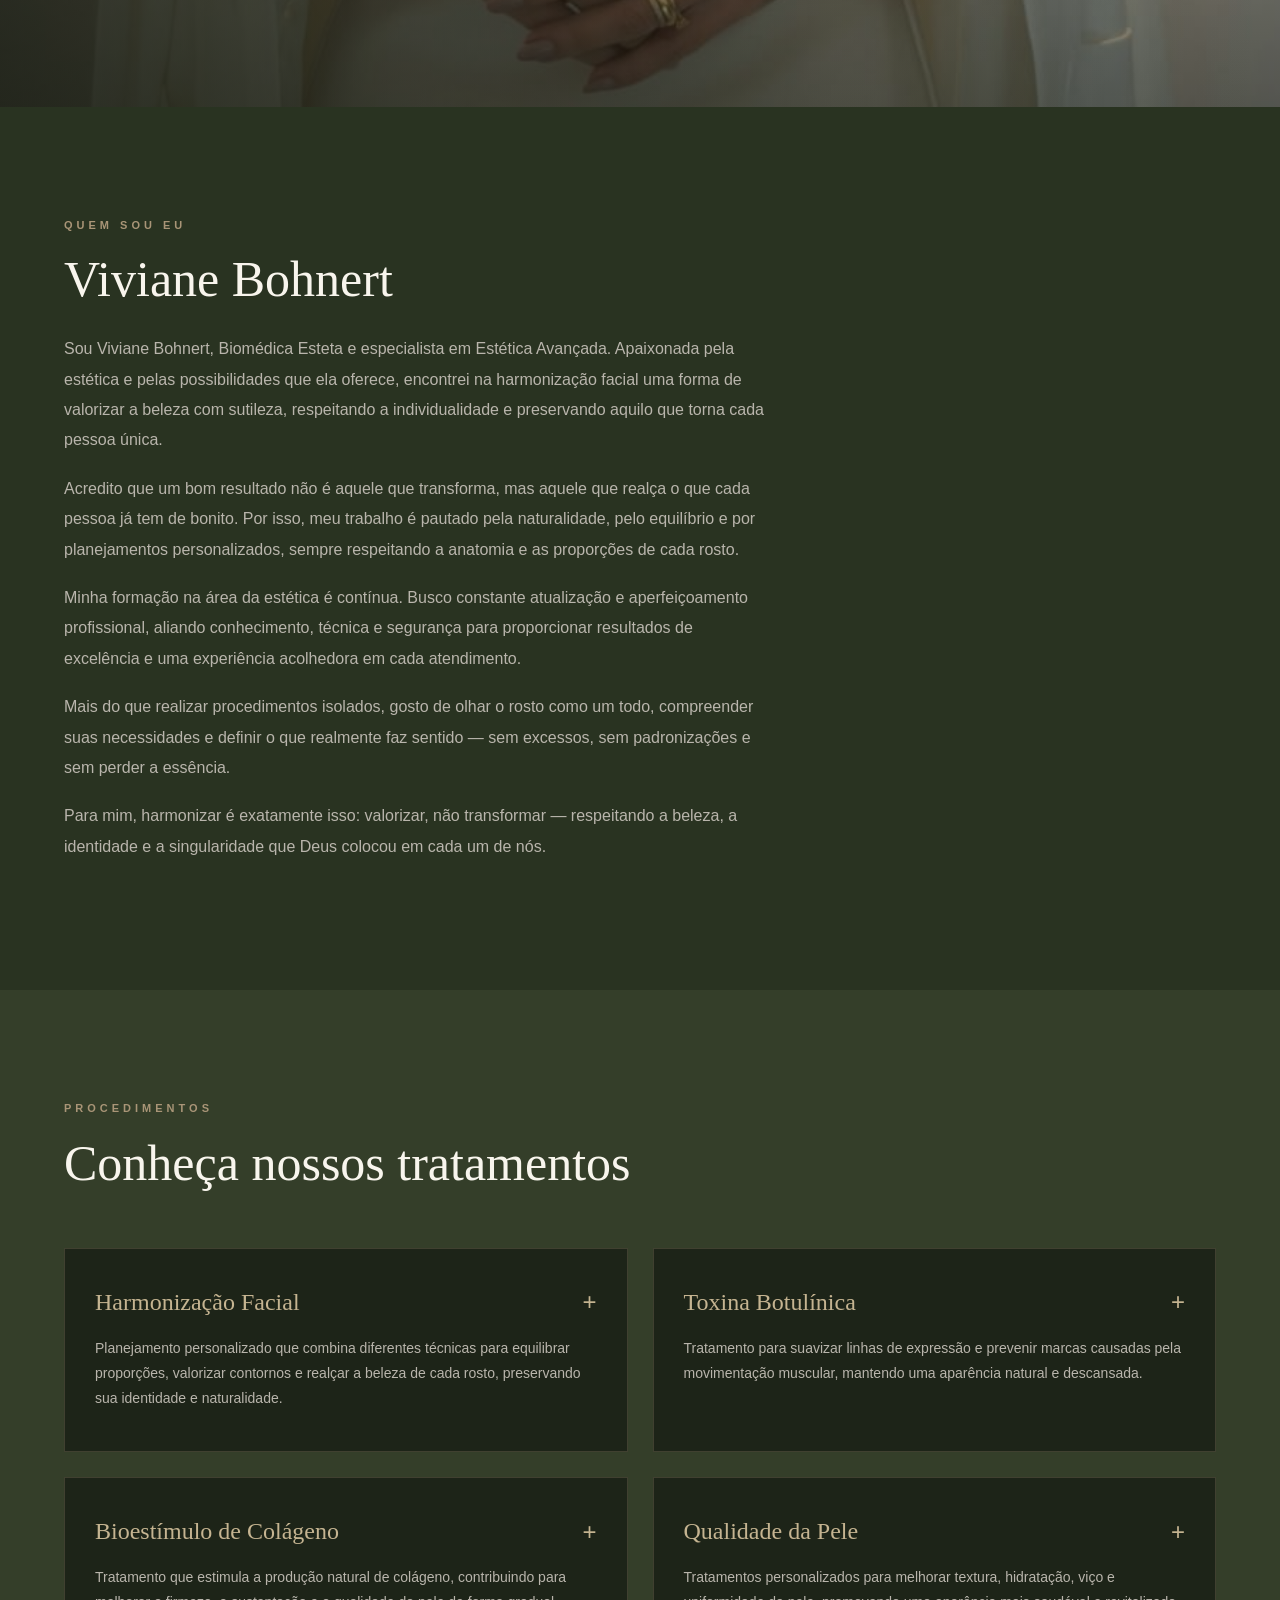
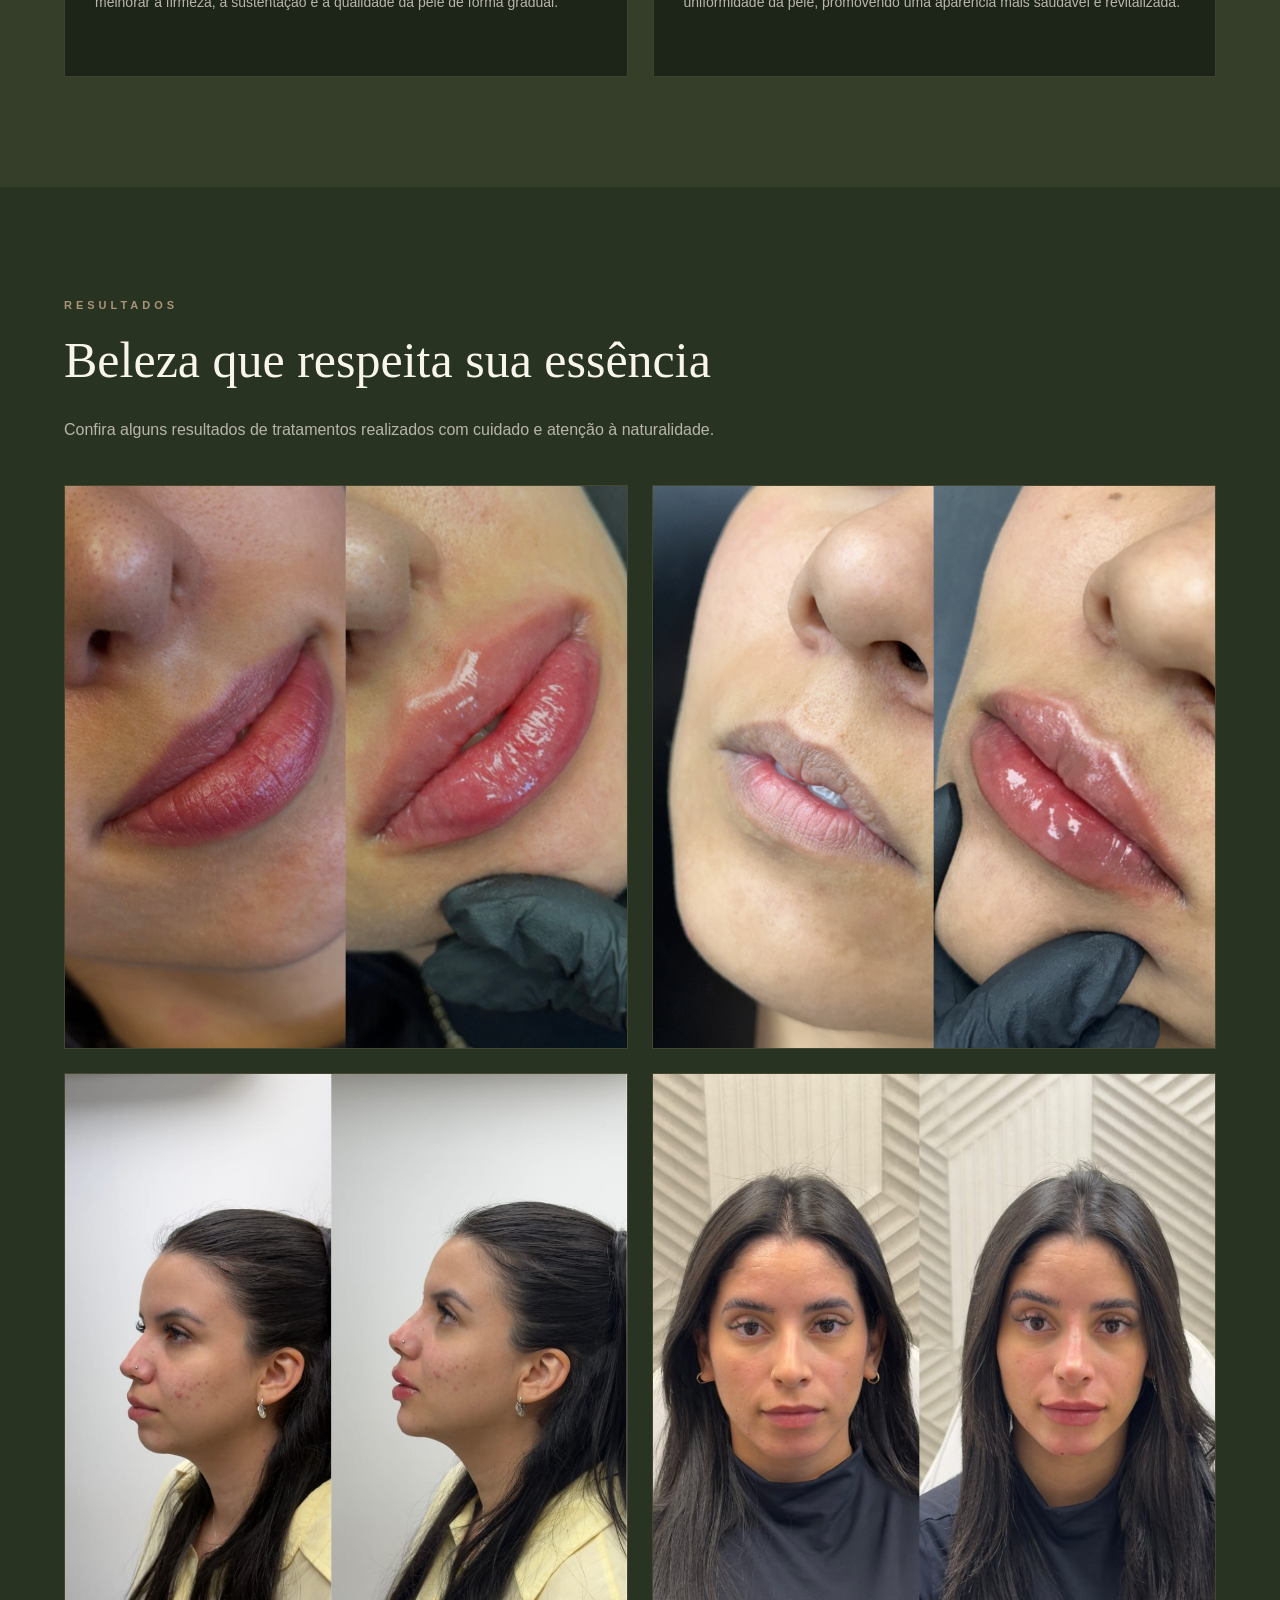
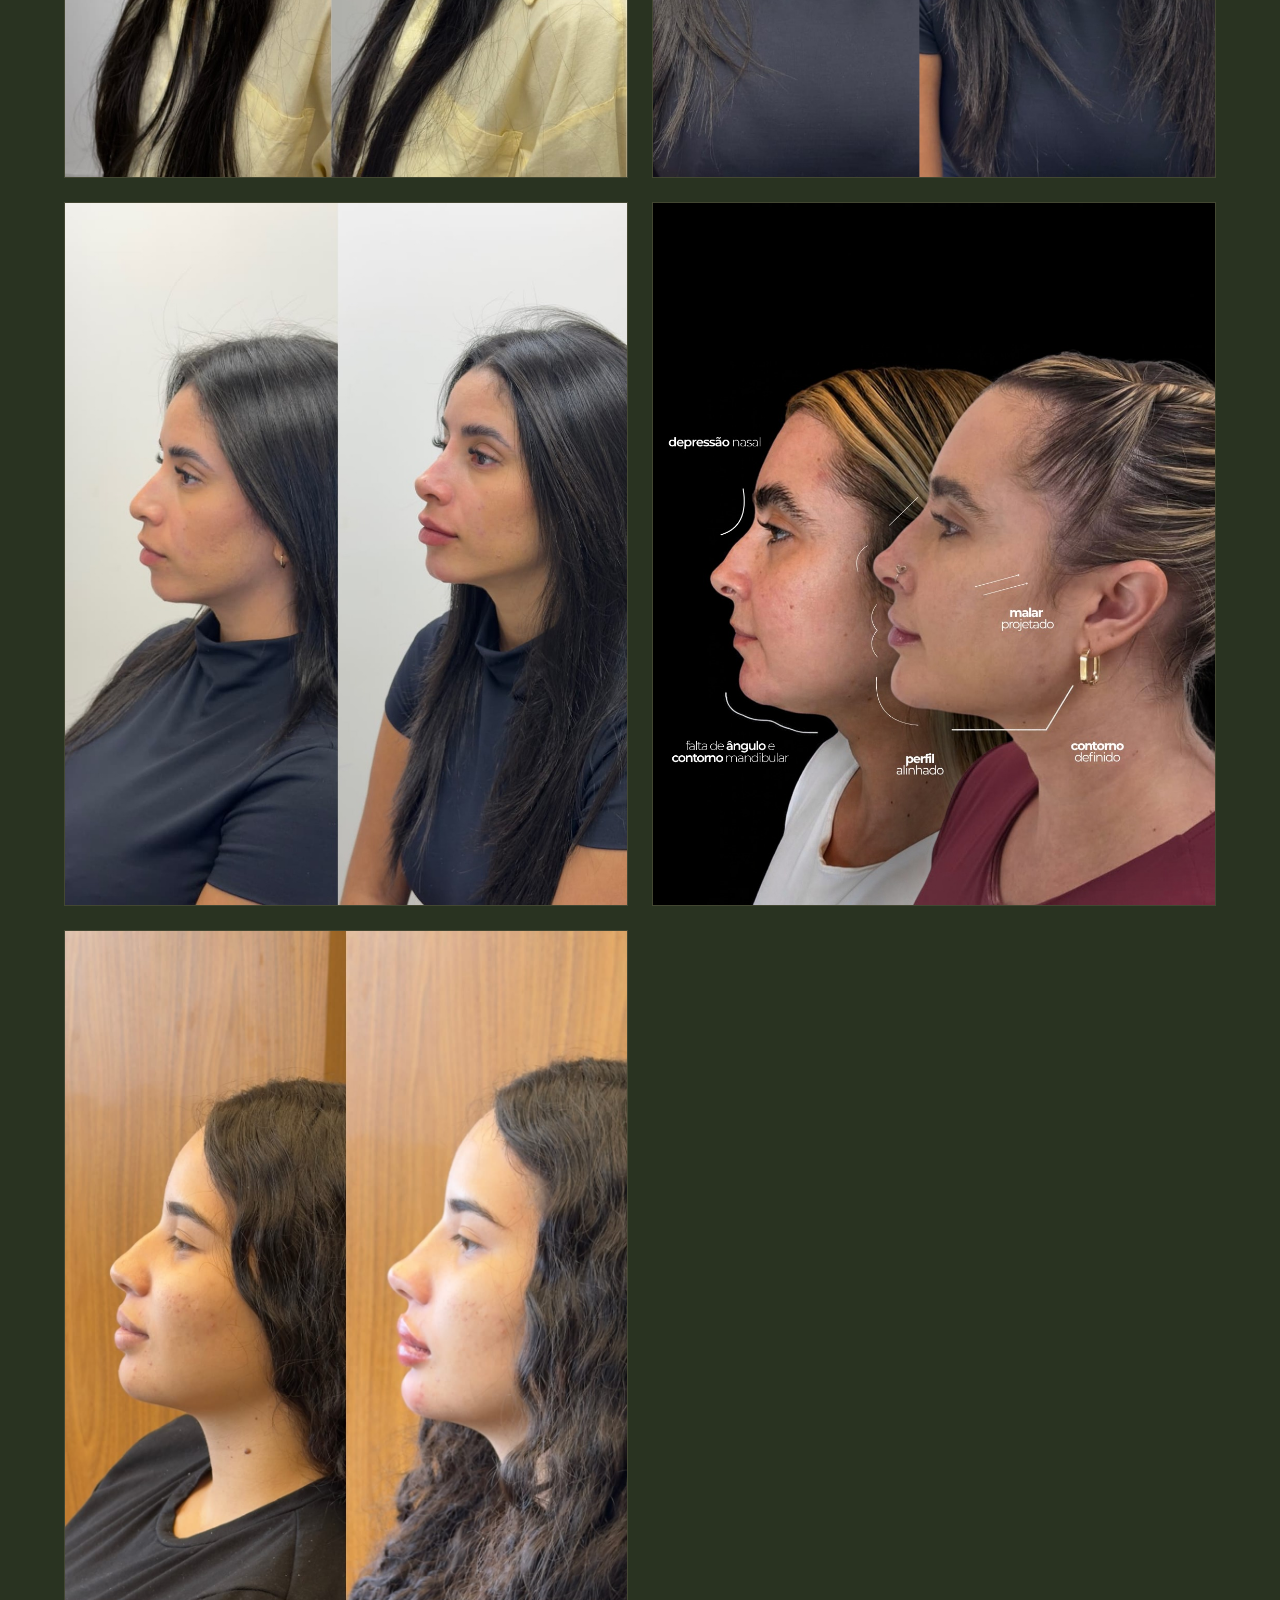
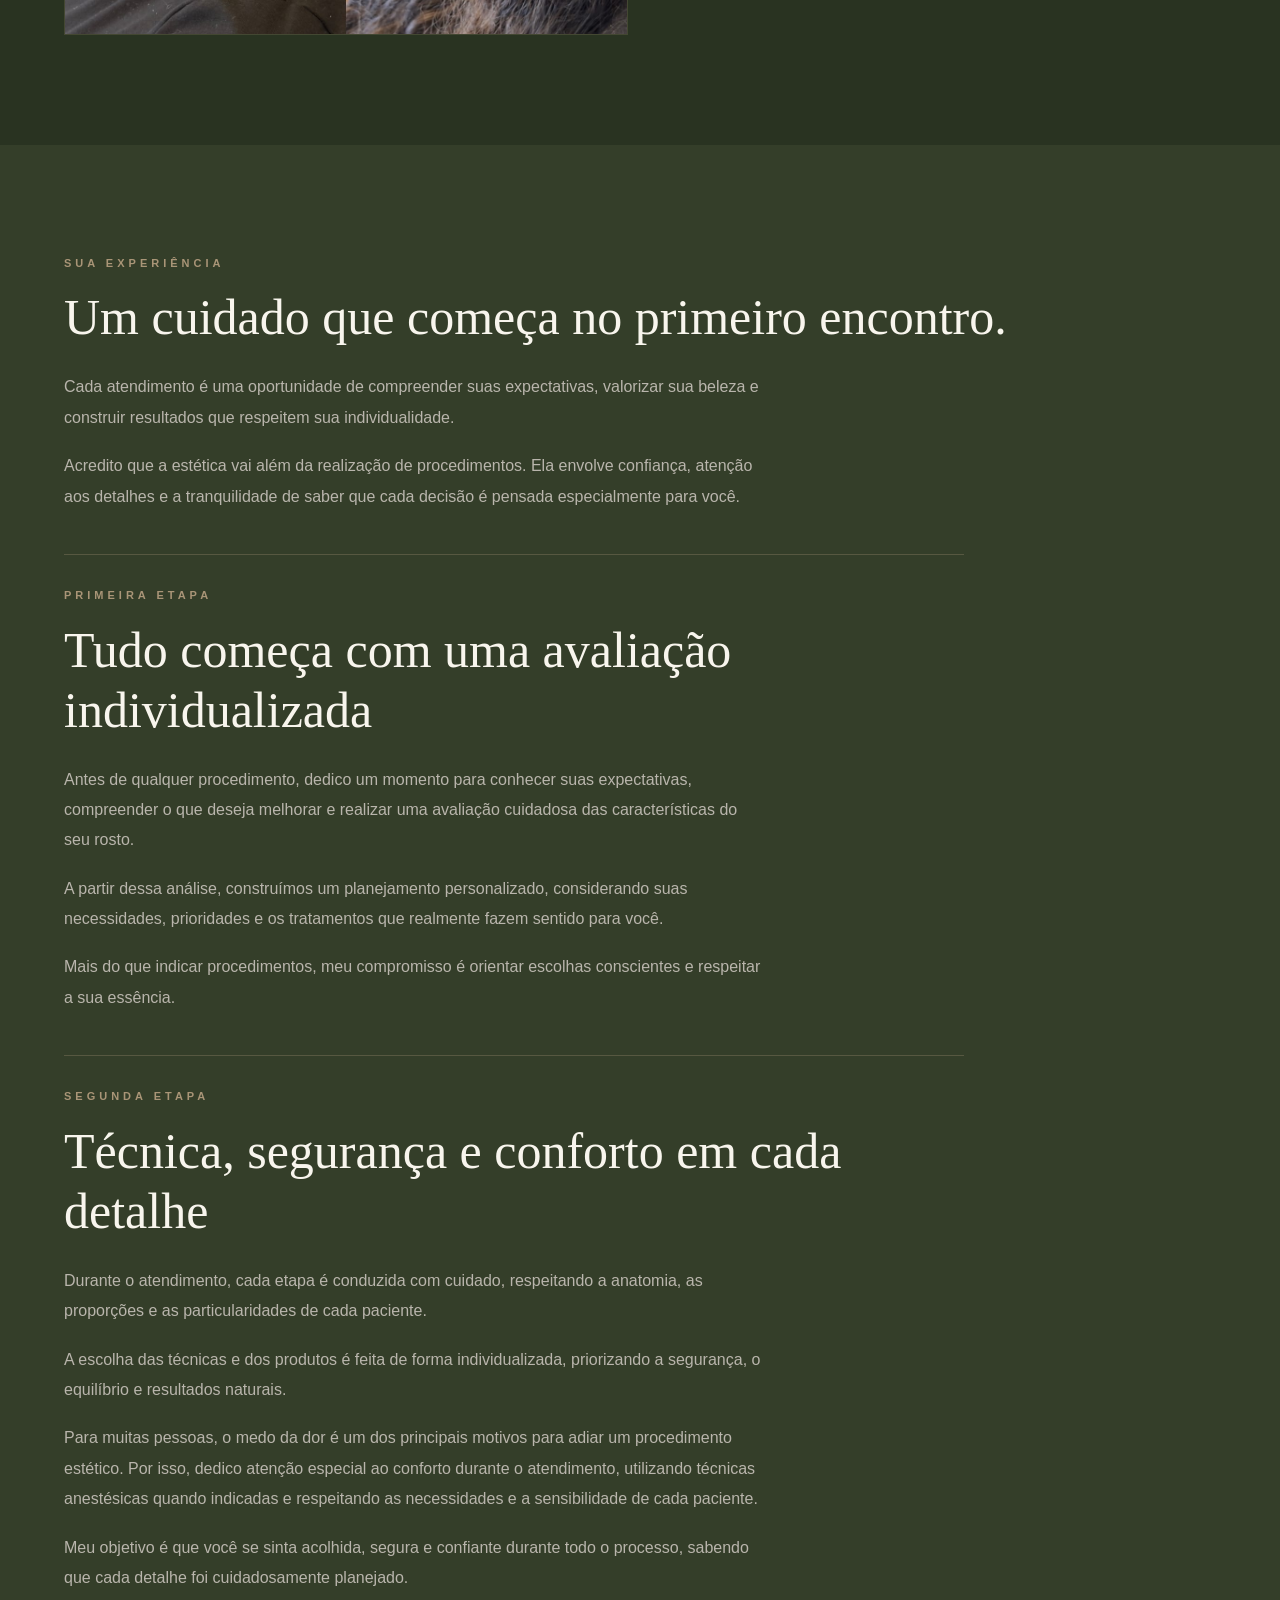
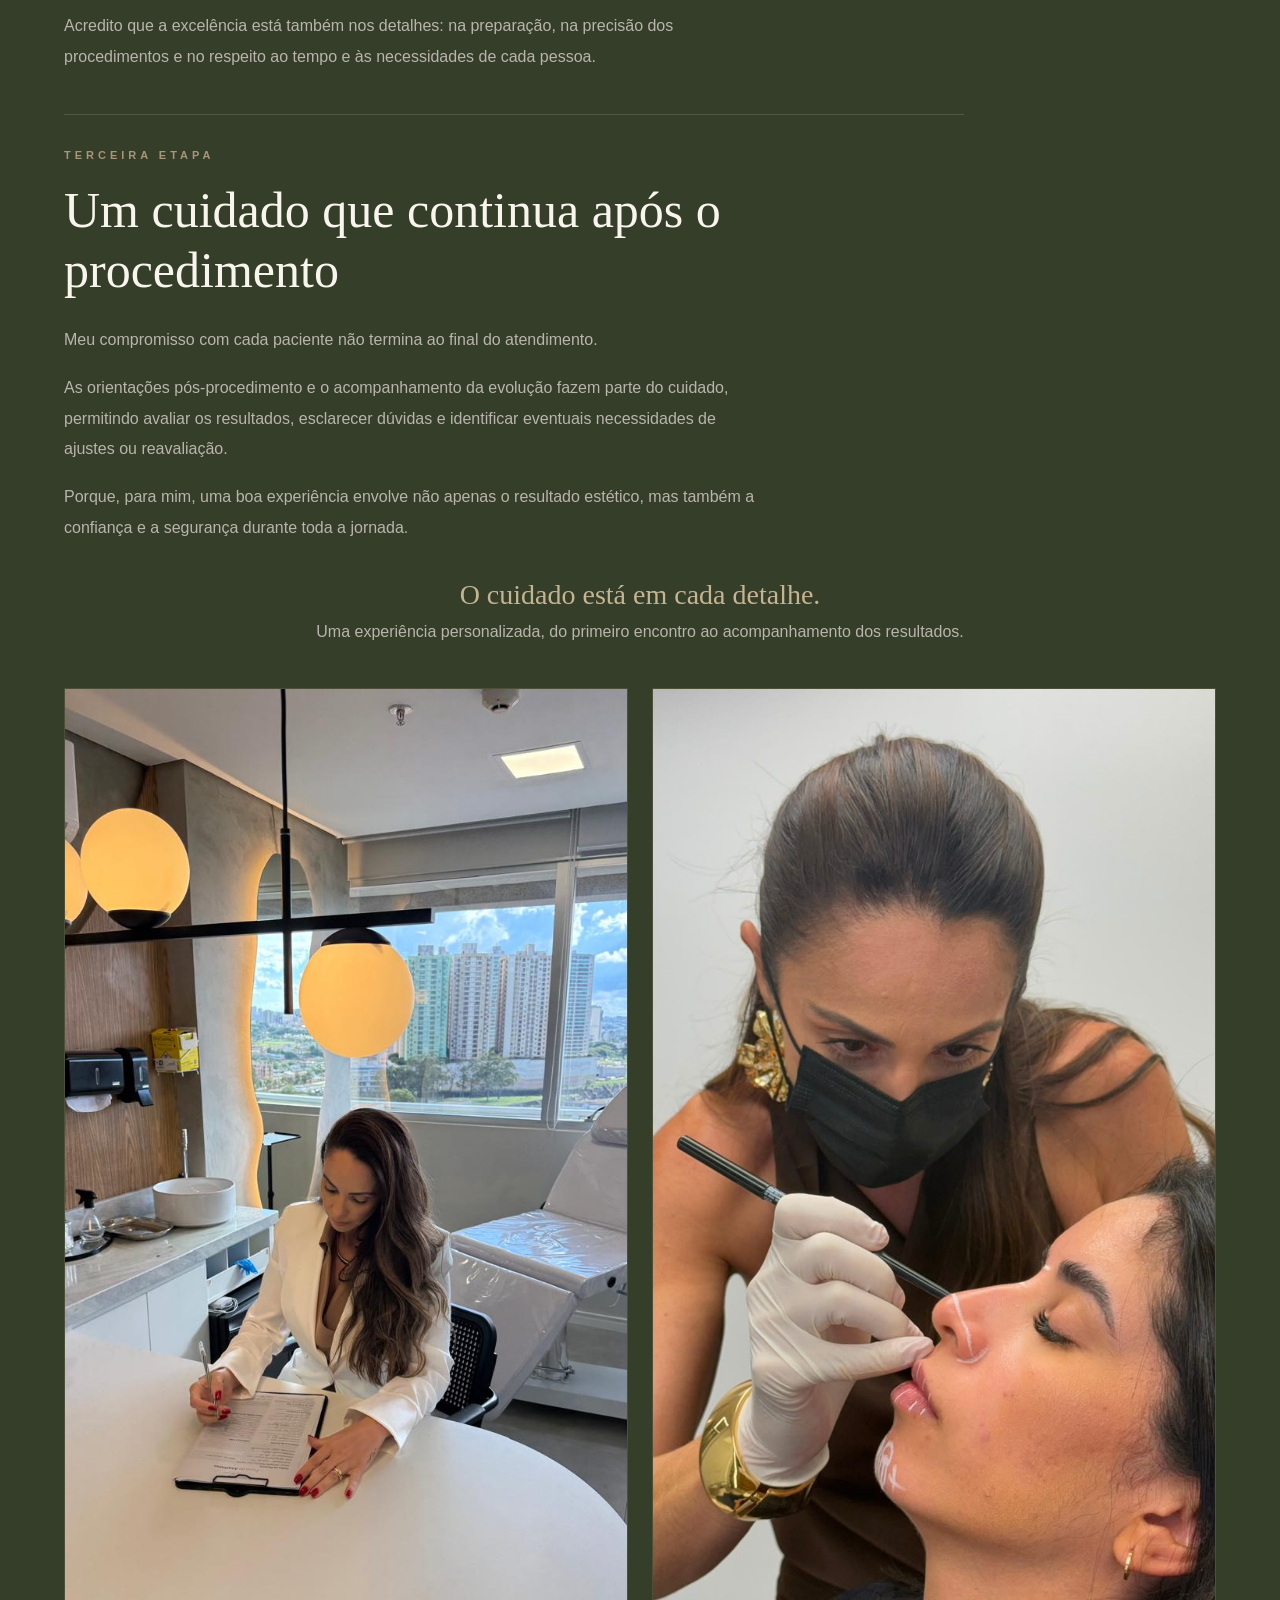
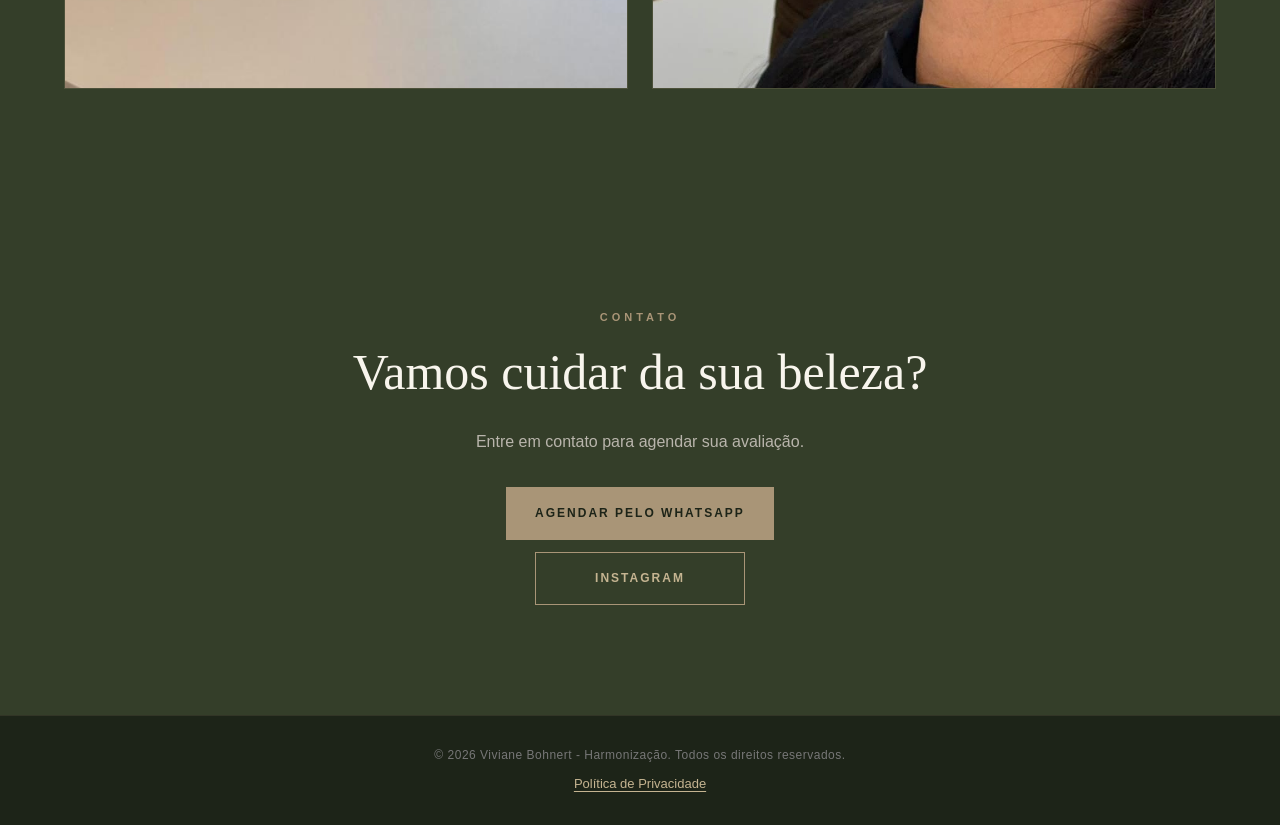
==== commit 1f38b180: "Add files via upload" ====
--- a/index.html
+++ b/index.html
@@ -374,20 +374,20 @@
                 </p>
 
                 <div class="resultados-galeria">
-                    <button class="resultado-foto" type="button" aria-label="Ampliar foto dos lábios antes e depois">
+                    <button class="resultado-foto" type="button" aria-label="Ampliar comparativo de resultado estético nos lábios">
                         <img src="imagens/WhatsApp Image 2026-10-07 at 09.46.32.jpeg" alt="Comparativo de resultado estético nos lábios, antes e depois">
                     </button>
                     <button class="resultado-foto" type="button" aria-label="Ampliar segundo comparativo dos lábios">
                         <img src="imagens/WhatsApp Image 2026-10-07 at 09.46.32 (1).jpeg" alt="Segundo comparativo de resultado estético nos lábios, antes e depois">
                     </button>
-                    <button class="resultado-foto" type="button" aria-label="Ampliar comparativo de perfil facial">
-                        <img src="imagens/WhatsApp Image 2026-10-07 at 09.50.30 (2).jpeg" alt="Comparativo de perfil facial antes e depois do tratamento">
-                    </button>
-                    <button class="resultado-foto" type="button" aria-label="Ampliar comparativo de perfil facial">
-                        <img src="imagens/WhatsApp Image 2026-10-07 at 09.53.53.jpeg" alt="Comparativo de perfil facial antes e depois do tratamento">
+                    <button class="resultado-foto" type="button" aria-label="Ampliar comparativo de perfil facial com camisa amarela">
+                        <img src="imagens/WhatsApp Image 2026-10-15 at 11.55.12 (1).jpeg" alt="Comparativo de perfil facial antes e depois, com a paciente usando camisa amarela">
                     </button>
                     <button class="resultado-foto" type="button" aria-label="Ampliar comparativo frontal do rosto">
-                        <img src="imagens/WhatsApp Image 2026-10-07 at 09.53.53 (1).jpeg" alt="Comparativo frontal do rosto antes e depois do tratamento">
+                        <img src="imagens/WhatsApp Image 2026-10-15 at 11.55.13.jpeg" alt="Comparativo frontal do rosto antes e depois">
+                    </button>
+                    <button class="resultado-foto" type="button" aria-label="Ampliar comparativo de perfil facial com blusa preta">
+                        <img src="imagens/WhatsApp Image 2026-10-15 at 11.55.13 (1).jpeg" alt="Comparativo de perfil facial antes e depois, com a paciente usando blusa preta">
                     </button>
                     <button class="resultado-foto" type="button" aria-label="Ampliar comparativo de perfil facial com áreas destacadas">
                         <img src="imagens/WhatsApp Image 2026-10-08 at 15.23.56.jpeg" alt="Comparativo de perfil facial com marcações de contorno mandibular, região malar e depressão nasal">
--- a/style.css
+++ b/style.css
@@ -913,7 +913,7 @@
     }
 
     .hero-conteudo {
-        padding-right: 28%;
+        padding-right: 10%;
     }
 }
 
@@ -995,7 +995,8 @@
     }
 
     .hero-conteudo {
-        width: 100%;
+        width: min(100%, 420px);
+        margin-left: clamp(18px, 6vw, 42px);
         padding-top: 0;
         padding-right: 0;
         padding-bottom: 42px;
@@ -1086,4 +1087,4 @@
     .pagina-privacidade h2 {
         font-size: 20px;
     }
-}+}
